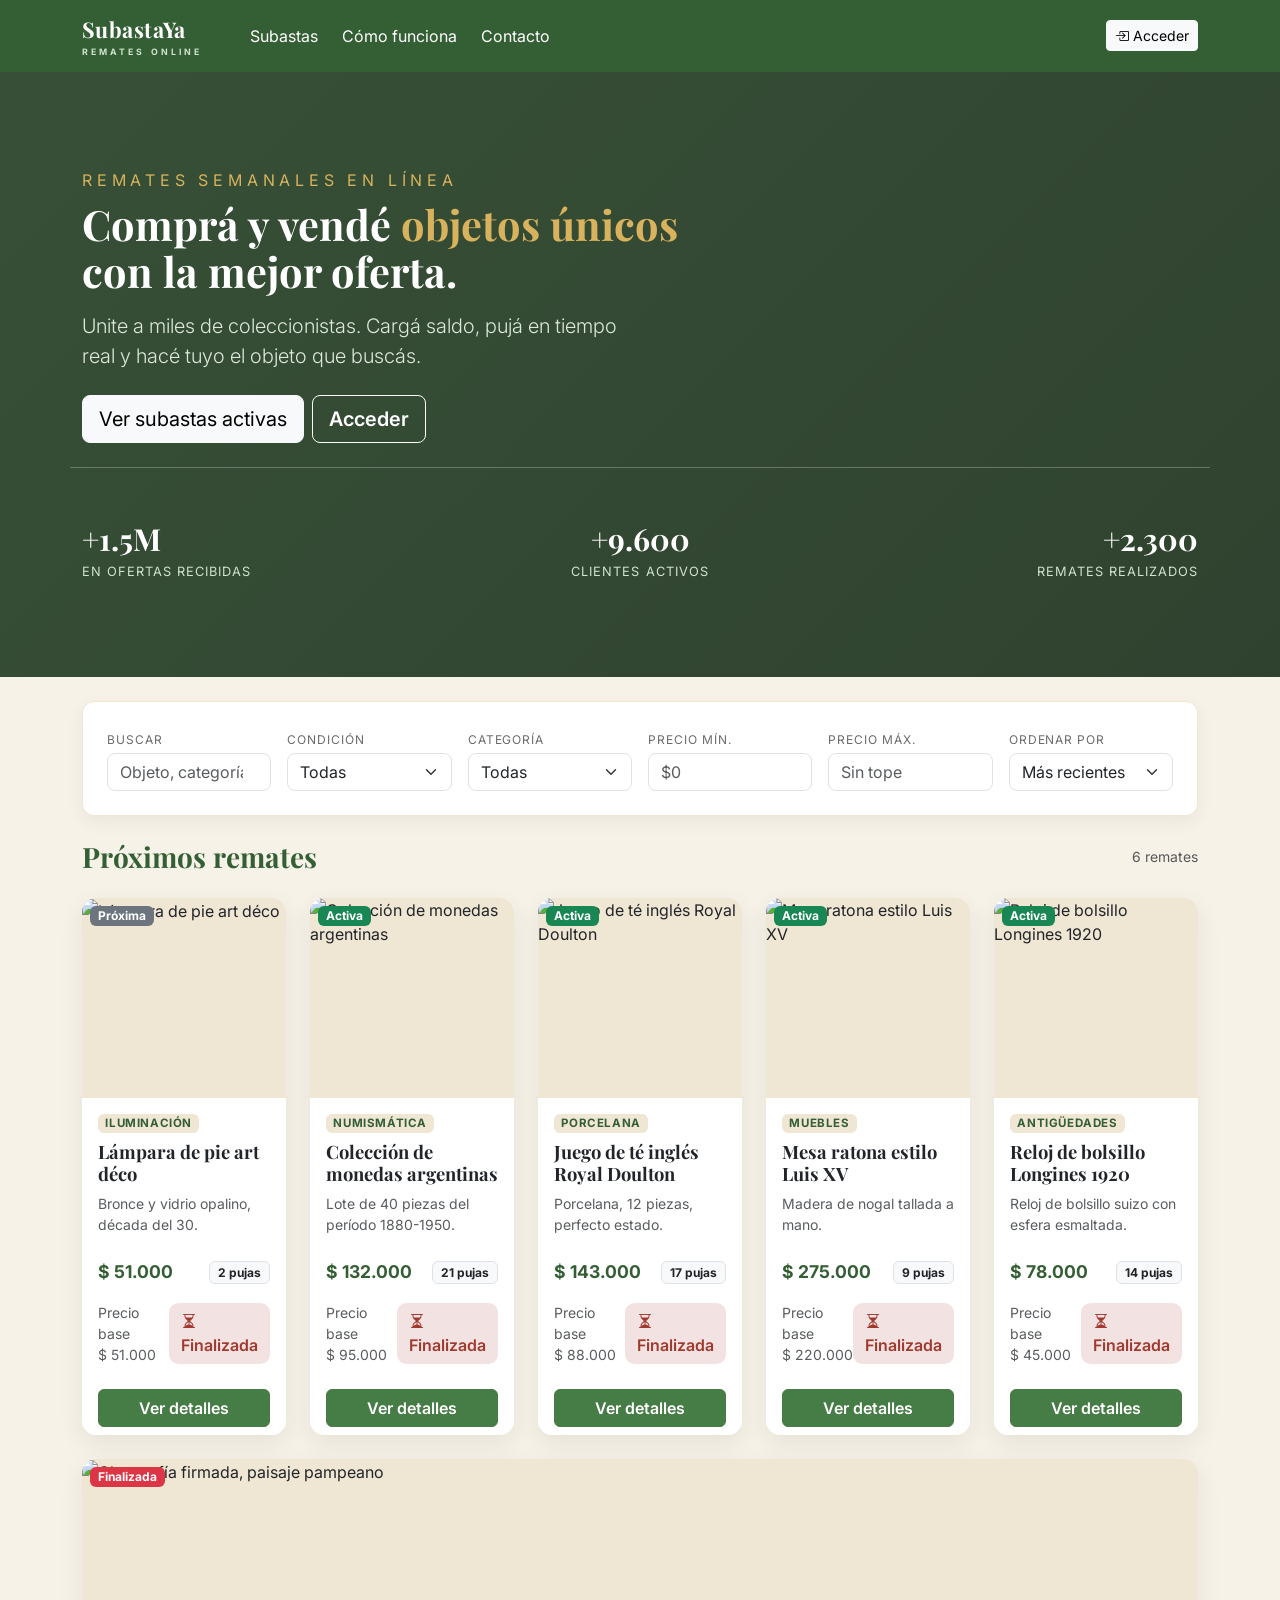
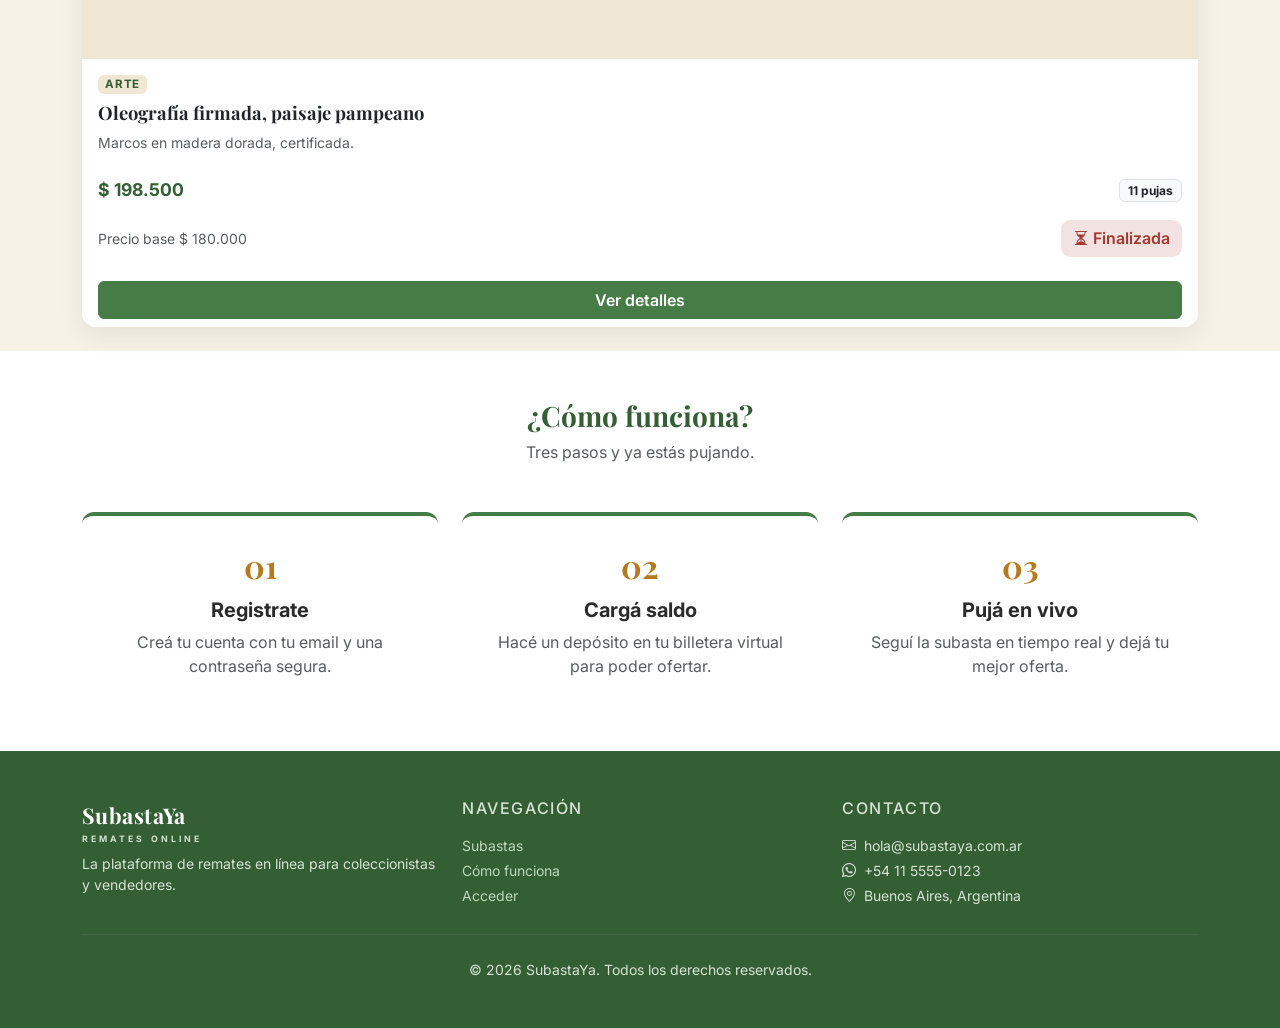
==== Frontend/index.html @ 08e284ed "modificaciones en transaccion y billetera boceto del front" ====
<!DOCTYPE html>
<html lang="es">
<head>
  <meta charset="UTF-8" />
  <meta name="viewport" content="width=device-width, initial-scale=1.0" />
  <title>SubastaYa · Remates Online</title>

  <link rel="preconnect" href="https://fonts.googleapis.com" />
  <link rel="preconnect" href="https://fonts.gstatic.com" crossorigin />
  <link href="https://fonts.googleapis.com/css2?family=Playfair+Display:wght@600;700&family=Inter:wght@400;500;600&display=swap" rel="stylesheet" />
  <link href="https://cdn.jsdelivr.net/npm/bootstrap@5.3.3/dist/css/bootstrap.min.css" rel="stylesheet" />
  <link href="https://cdn.jsdelivr.net/npm/bootstrap-icons@1.11.3/font/bootstrap-icons.min.css" rel="stylesheet" />
  <link href="css/styles.css" rel="stylesheet" />
</head>
<body>

  <!-- Navbar -->
  <nav class="navbar navbar-expand-lg navbar-subasta sticky-top">
    <div class="container">
      <a class="navbar-brand logo-marca" href="index.html">
        SubastaYa
        <small>Remates Online</small>
      </a>
      <button class="navbar-toggler" type="button" data-bs-toggle="collapse" data-bs-target="#navPrincipal" aria-controls="navPrincipal" aria-expanded="false" aria-label="Abrir menú">
        <span class="navbar-toggler-icon"></span>
      </button>
      <div class="collapse navbar-collapse" id="navPrincipal">
        <ul class="navbar-nav me-auto ms-lg-4 gap-lg-2">
          <li class="nav-item"><a class="nav-link" href="#subastas">Subastas</a></li>
          <li class="nav-item"><a class="nav-link" href="#como-funciona">Cómo funciona</a></li>
          <li class="nav-item"><a class="nav-link" href="#contacto">Contacto</a></li>
        </ul>
        <div class="d-flex align-items-center" id="nav-accion"></div>
      </div>
    </div>
  </nav>

  <!-- Hero -->
  <header class="hero">
    <div class="container">
      <div class="row align-items-center">
        <div class="col-lg-8">
          <p class="text-uppercase mb-2" style="letter-spacing: 0.3em; color: #d8b25c;">Remates semanales en línea</p>
          <h1 class="claim">Comprá y vendé
            <span>objetos únicos</span><br />
            con la mejor oferta.</h1>
          <p class="sub-claim lead mt-3">
            Unite a miles de coleccionistas. Cargá saldo, pujá en tiempo real
            y hacé tuyo el objeto que buscás.
          </p>
          <div class="d-flex flex-wrap gap-2 mt-4">
            <a class="btn btn-light btn-lg" href="#subastas">Ver subastas activas</a>
            <a class="btn btn-contorno btn-lg" href="acceder.html">Acceder</a>
          </div>
        </div>
      </div>

      <div class="row hero-stats pt-4 mt-4 g-4">
        <div class="col-md-4 text-center text-md-start">
          <p class="numero mb-0">+1.5M</p>
          <p class="etiqueta mb-0">En ofertas recibidas</p>
        </div>
        <div class="col-md-4 text-center">
          <p class="numero mb-0">+9.600</p>
          <p class="etiqueta mb-0">Clientes activos</p>
        </div>
        <div class="col-md-4 text-center text-md-end">
          <p class="numero mb-0">+2.300</p>
          <p class="etiqueta mb-0">Remates realizados</p>
        </div>
      </div>
    </div>
  </header>

  <!-- Filtros -->
  <section class="container py-4" id="subastas">
    <div class="filtros p-4">
      <div class="row g-3 align-items-end">
        <div class="col-lg-2">
          <label class="form-label" for="f-buscar">Buscar</label>
          <input class="form-control" id="f-buscar" type="search" placeholder="Objeto, categoría..." />
        </div>
        <div class="col-lg-2">
          <label class="form-label" for="f-condicion">Condición</label>
          <select class="form-select" id="f-condicion">
            <option value="">Todas</option>
            <option value="Activa">Activas</option>
            <option value="Proxima">Próximas</option>
            <option value="Finalizada">Finalizadas</option>
          </select>
        </div>
        <div class="col-lg-2">
          <label class="form-label" for="f-categoria">Categoría</label>
          <select class="form-select" id="f-categoria">
            <option value="">Todas</option>
          </select>
        </div>
        <div class="col-lg-2">
          <label class="form-label" for="f-min">Precio mín.</label>
          <input class="form-control" id="f-min" type="number" min="0" placeholder="$0" />
        </div>
        <div class="col-lg-2">
          <label class="form-label" for="f-max">Precio máx.</label>
          <input class="form-control" id="f-max" type="number" min="0" placeholder="Sin tope" />
        </div>
        <div class="col-lg-2">
          <label class="form-label" for="f-orden">Ordenar por</label>
          <select class="form-select" id="f-orden">
            <option value="recientes">Más recientes</option>
            <option value="precio-desc">Mayor oferta</option>
            <option value="precio-asc">Menor oferta</option>
            <option value="final">Próximo a cerrar</option>
          </select>
        </div>
      </div>
    </div>

    <div class="d-flex align-items-center justify-content-between my-4">
      <h2 class="seccion-titulo h3 mb-0">Próximos remates</h2>
      <span class="text-muted small" id="cantidad-resultados"></span>
    </div>
    <div id="grid-subastas" class="row g-4"></div>
    <div id="sin-resultados" class="text-center py-5 d-none">
      <i class="bi bi-search display-4 text-muted"></i>
      <p class="mt-3 fs-5">No encontramos subastas con esos filtros.</p>
    </div>
  </section>

  <!-- Cómo funciona -->
  <section class="bg-white py-5" id="como-funciona">
    <div class="container">
      <h2 class="seccion-titulo h3 text-center mb-2">¿Cómo funciona?</h2>
      <p class="text-center text-muted mb-5">Tres pasos y ya estás pujando.</p>
      <div class="row g-4">
        <div class="col-md-4">
          <div class="paso text-center">
            <p class="numero-paso mb-2">01</p>
            <h5 class="fw-bold">Registrate</h5>
            <p class="text-muted mb-0">Creá tu cuenta con tu email y una contraseña segura.</p>
          </div>
        </div>
        <div class="col-md-4">
          <div class="paso text-center">
            <p class="numero-paso mb-2">02</p>
            <h5 class="fw-bold">Cargá saldo</h5>
            <p class="text-muted mb-0">Hacé un depósito en tu billetera virtual para poder ofertar.</p>
          </div>
        </div>
        <div class="col-md-4">
          <div class="paso text-center">
            <p class="numero-paso mb-2">03</p>
            <h5 class="fw-bold">Pujá en vivo</h5>
            <p class="text-muted mb-0">Seguí la subasta en tiempo real y dejá tu mejor oferta.</p>
          </div>
        </div>
      </div>
    </div>
  </section>

  <!-- Footer -->
  <footer class="footer-subasta py-5" id="contacto">
    <div class="container">
      <div class="row g-4">
        <div class="col-lg-4">
          <p class="logo-marca text-white mb-2">SubastaYa <small>Remates Online</small></p>
          <p class="mb-0 small">La plataforma de remates en línea para coleccionistas y vendedores.</p>
        </div>
        <div class="col-lg-4">
          <h6 class="text-uppercase mb-3" style="letter-spacing: 0.1em;">Navegación</h6>
          <ul class="list-unstyled small mb-0">
            <li class="mb-1"><a href="#subastas">Subastas</a></li>
            <li class="mb-1"><a href="#como-funciona">Cómo funciona</a></li>
            <li class="mb-1"><a href="acceder.html">Acceder</a></li>
          </ul>
        </div>
        <div class="col-lg-4">
          <h6 class="text-uppercase mb-3" style="letter-spacing: 0.1em;">Contacto</h6>
          <ul class="list-unstyled small mb-0">
            <li class="mb-1"><i class="bi bi-envelope me-2"></i>hola@subastaya.com.ar</li>
            <li class="mb-1"><i class="bi bi-whatsapp me-2"></i>+54 11 5555-0123</li>
            <li class="mb-1"><i class="bi bi-geo-alt me-2"></i>Buenos Aires, Argentina</li>
          </ul>
        </div>
      </div>
      <hr class="border-secondary my-4" />
      <p class="text-center small mb-0">© 2026 SubastaYa. Todos los derechos reservados.</p>
    </div>
  </footer>

  <script src="https://cdn.jsdelivr.net/npm/bootstrap@5.3.3/dist/js/bootstrap.bundle.min.js"></script>
  <script src="js/app.js"></script>
</body>
</html>
---- Frontend/css/styles.css ----
/* ===== SubastaYa · estilos (paleta inspirada en Remate Baires) ===== */
:root {
  --verde: #467c45;
  --verde-oscuro: #345e34;
  --crema: #f7f2e7;
  --crema-oscura: #efe6d3;
  --tinta: #2b2b2b;
  --gris: #6b6b6b;
  --acento: #b7791f;
  --blanco: #ffffff;
}

body {
  font-family: "Inter", system-ui, sans-serif;
  color: var(--tinta);
  background-color: var(--crema);
}

.font-serif {
  font-family: "Playfair Display", Georgia, serif;
}

/* ===== Navbar ===== */
.navbar-subasta {
  background-color: var(--verde-oscuro);
}
.navbar-subasta .navbar-brand,
.navbar-subasta .nav-link,
.navbar-subasta .navbar-brand span {
  color: var(--blanco);
}
.logo-marca {
  font-family: "Playfair Display", Georgia, serif;
  font-weight: 700;
  font-size: 1.35rem;
  letter-spacing: 0.02em;
}
.logo-marca small {
  display: block;
  font-size: 0.55rem;
  font-family: "Inter", sans-serif;
  letter-spacing: 0.35em;
  text-transform: uppercase;
  color: #cfe3cd;
}
.navbar-subasta .navbar-toggler {
  border-color: rgba(255, 255, 255, 0.5);
}
.navbar-subasta .navbar-toggler-icon {
  filter: invert(1);
}

/* ===== Hero ===== */
.hero {
  background:
    linear-gradient(rgba(43, 43, 43, 0.55), rgba(43, 43, 43, 0.55)),
    linear-gradient(135deg, var(--verde) 0%, var(--verde-oscuro) 100%);
  color: var(--blanco);
  padding: 6rem 0;
}
.hero .claim {
  font-family: "Playfair Display", Georgia, serif;
  font-size: 2.6rem;
  font-weight: 700;
  line-height: 1.15;
}
.hero .claim span {
  color: #d8b25c;
}
.hero .sub-claim {
  color: #dde8da;
  max-width: 34rem;
}
.hero-stats {
  border-top: 1px solid rgba(255, 255, 255, 0.25);
}
.hero-stats .numero {
  font-family: "Playfair Display", Georgia, serif;
  font-size: 1.9rem;
  font-weight: 700;
  color: #ffffff;
}
.hero-stats .etiqueta {
  font-size: 0.8rem;
  letter-spacing: 0.08em;
  text-transform: uppercase;
  color: #cfe3cd;
}

/* ===== Secciones ===== */
.seccion-titulo {
  font-family: "Playfair Display", Georgia, serif;
  font-weight: 700;
  color: var(--verde-oscuro);
}

/* ===== Filtros ===== */
.filtros {
  background-color: var(--blanco);
  border: 1px solid var(--crema-oscura);
  border-radius: 0.75rem;
  box-shadow: 0 6px 18px rgba(43, 43, 43, 0.06);
}
.filtros .form-label {
  font-size: 0.75rem;
  text-transform: uppercase;
  letter-spacing: 0.08em;
  color: var(--gris);
  margin-bottom: 0.25rem;
}
.filtros .form-select,
.filtros .form-control {
  border-radius: 0.5rem;
}

/* ===== Cards de subasta ===== */
.card-subasta {
  background-color: var(--blanco);
  border: none;
  border-radius: 0.9rem;
  overflow: hidden;
  box-shadow: 0 8px 24px rgba(43, 43, 43, 0.08);
  transition: transform 0.2s ease, box-shadow 0.2s ease;
}
.card-subasta:hover {
  transform: translateY(-4px);
  box-shadow: 0 14px 32px rgba(43, 43, 43, 0.14);
}
.card-subasta .img-wrap {
  height: 200px;
  overflow: hidden;
  background-color: var(--crema-oscura);
}
.card-subasta .img-wrap img {
  width: 100%;
  height: 100%;
  object-fit: cover;
}
.badge-categoria {
  background-color: var(--crema-oscura);
  color: var(--verde-oscuro);
  font-size: 0.72rem;
  text-transform: uppercase;
  letter-spacing: 0.05em;
}
.badge-estado {
  font-size: 0.72rem;
  text-transform: uppercase;
  letter-spacing: 0.05em;
}
.titulo-subasta {
  font-family: "Playfair Display", Georgia, serif;
  font-weight: 700;
  font-size: 1.15rem;
}
.oferta-actual {
  color: var(--verde-oscuro);
  font-weight: 700;
  font-size: 1.1rem;
}
.contador {
  background-color: var(--crema);
  border-radius: 0.6rem;
  padding: 0.4rem 0.75rem;
  font-weight: 600;
  font-variant-numeric: tabular-nums;
}
.contador.finalizada {
  background-color: #f3e2e2;
  color: #a03a2e;
}

/* ===== Cómo funciona ===== */
.paso {
  background-color: var(--blanco);
  border-top: 4px solid var(--verde);
  border-radius: 0.75rem;
  padding: 1.6rem;
  height: 100%;
}
.paso .numero-paso {
  font-family: "Playfair Display", Georgia, serif;
  color: var(--acento);
  font-size: 2rem;
  font-weight: 700;
}

/* ===== Footer ===== */
.footer-subasta {
  background-color: var(--verde-oscuro);
  color: #d7e3d4;
}
.footer-subasta a {
  color: #bcd8b9;
  text-decoration: none;
}
.footer-subasta a:hover {
  color: #ffffff;
}

/* ===== Login ===== */
.body-login {
  background:
    linear-gradient(rgba(43, 43, 43, 0.5), rgba(43, 43, 43, 0.5)),
    linear-gradient(135deg, var(--verde) 0%, var(--verde-oscuro) 100%);
  min-height: 100vh;
}
.panel-login {
  background-color: var(--blanco);
  border-radius: 1rem;
  box-shadow: 0 20px 50px rgba(0, 0, 0, 0.35);
}
.panel-login .form-control {
  border-radius: 0.5rem;
}
.panel-login .btn-primary {
  background-color: var(--verde);
  border-color: var(--verde);
  border-radius: 0.5rem;
  font-weight: 600;
}
.panel-login .btn-primary:hover {
  background-color: var(--verde-oscuro);
  border-color: var(--verde-oscuro);
}

/* ===== Botones ===== */
.btn-verde {
  background-color: var(--verde);
  border-color: var(--verde);
  color: var(--blanco);
  font-weight: 600;
}
.btn-verde:hover {
  background-color: var(--verde-oscuro);
  border-color: var(--verde-oscuro);
  color: var(--blanco);
}
.btn-contorno {
  border: 1.5px solid var(--blanco);
  color: var(--blanco);
  font-weight: 600;
}
.btn-contorno:hover {
  background-color: var(--blanco);
  color: var(--verde-oscuro);
}

.skeleton-card {
  border-radius: 0.9rem;
}
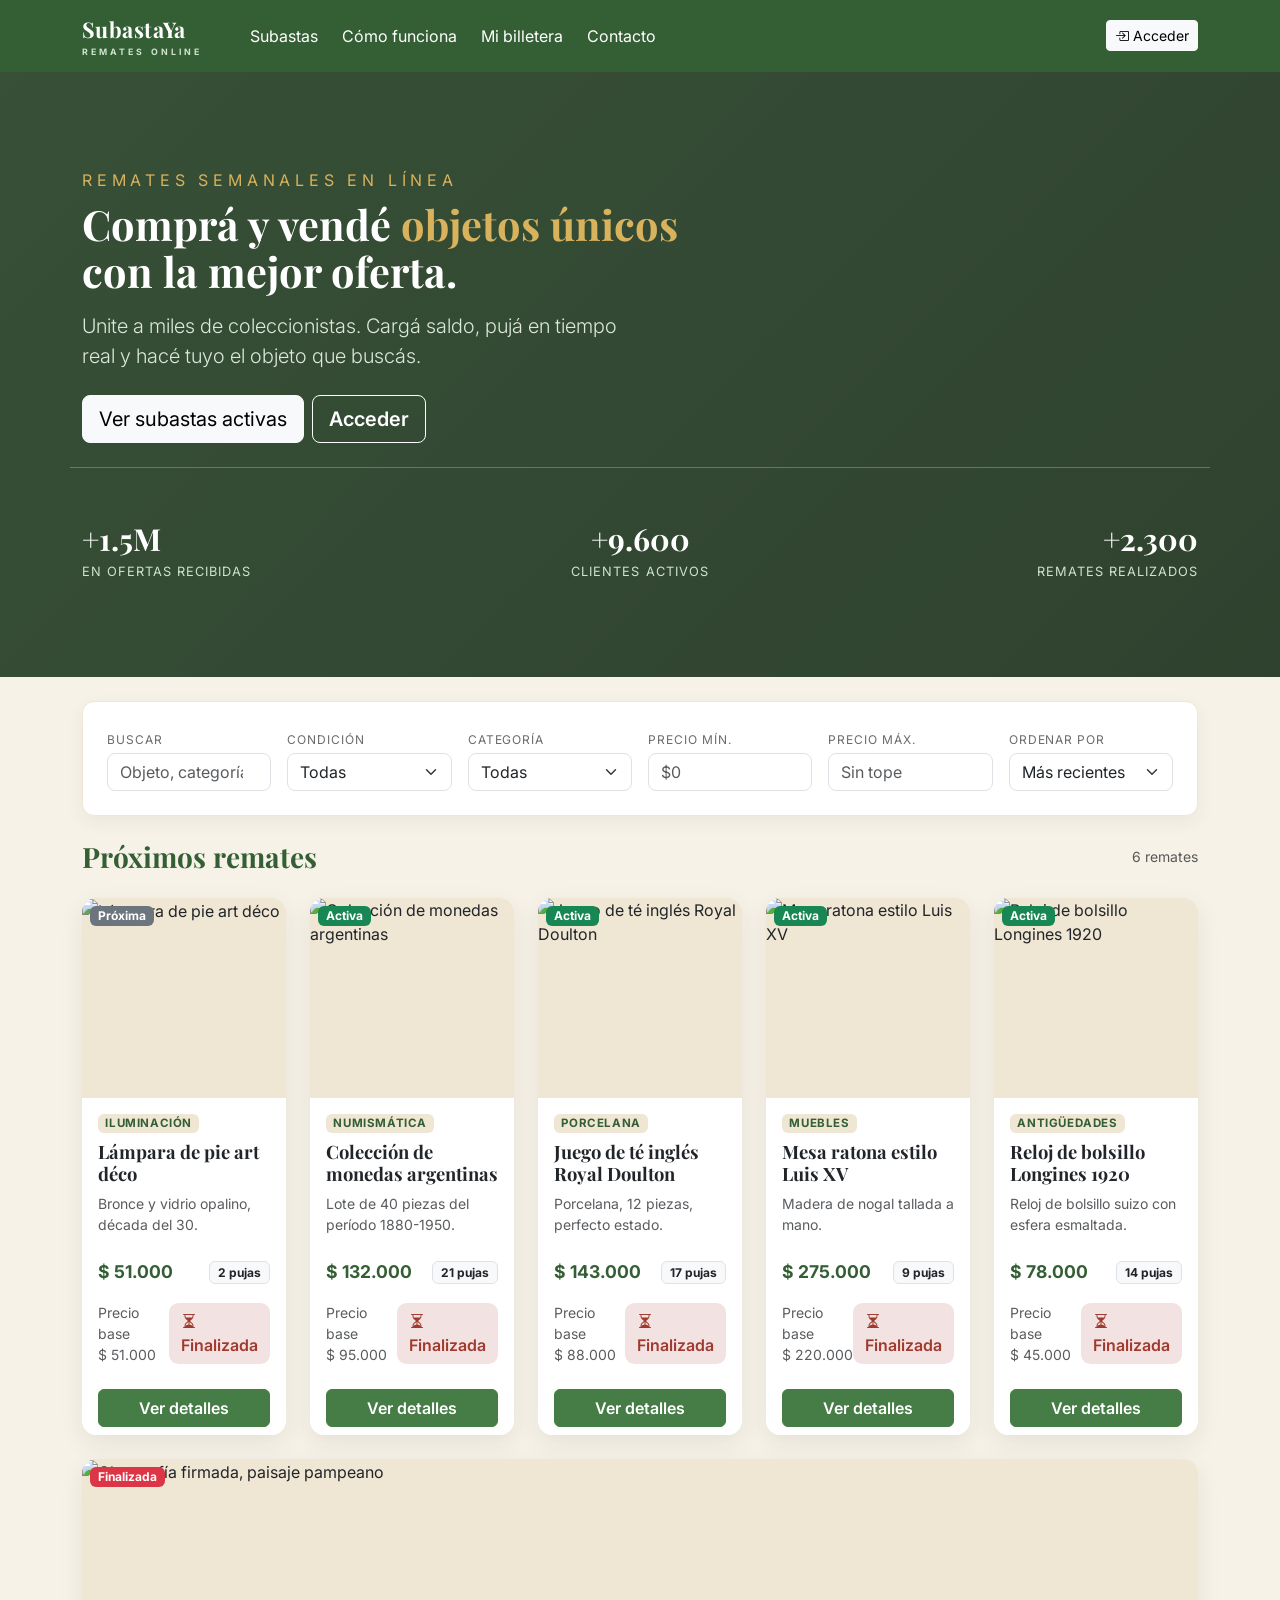
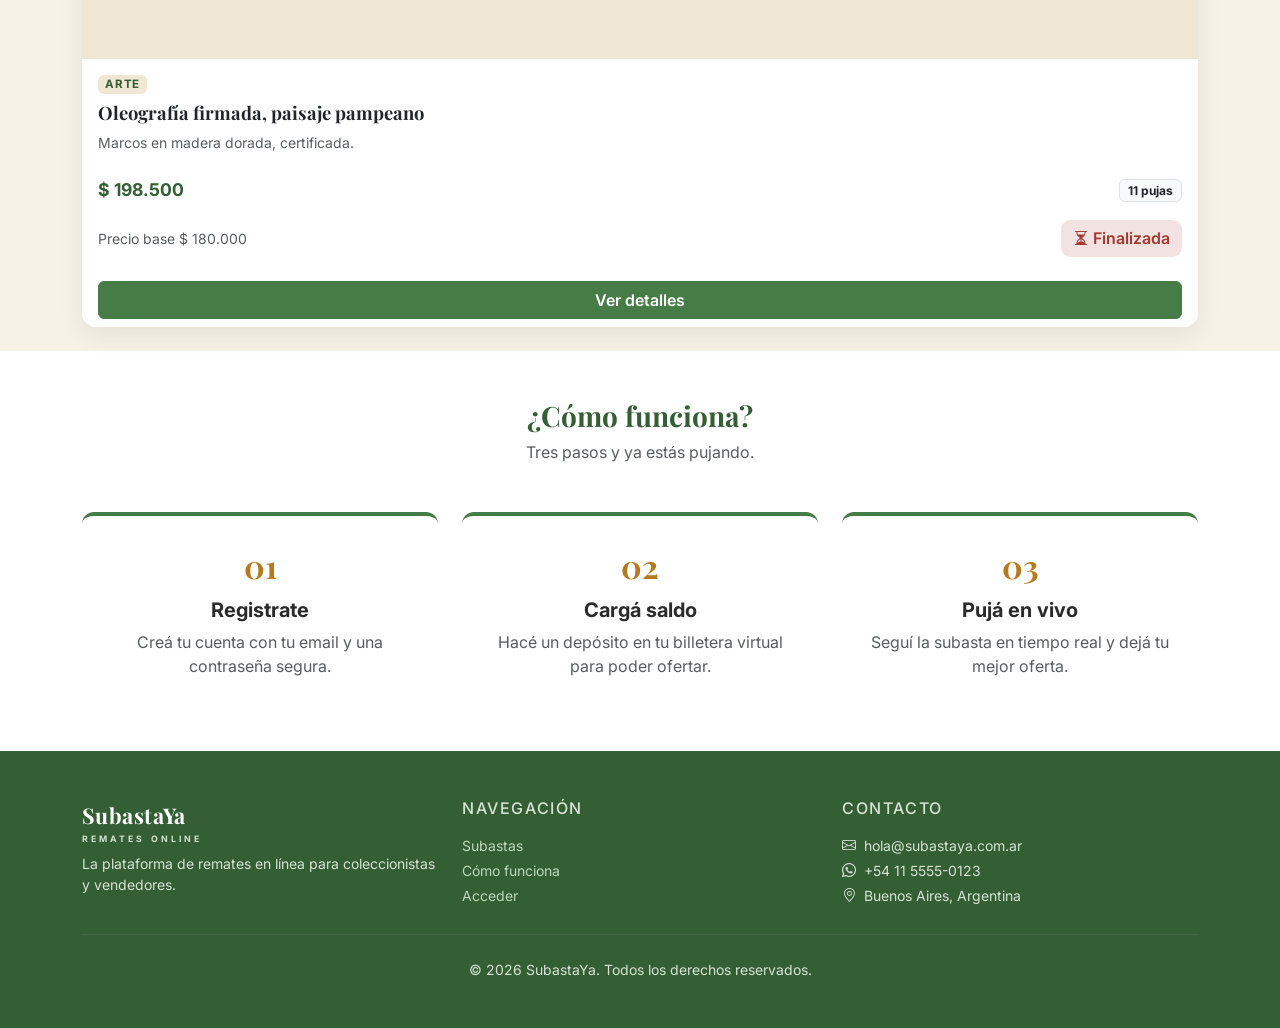
==== commit 97376644: "pruebas de las api y conexion base de datos" ====
--- a/Frontend/index.html
+++ b/Frontend/index.html
@@ -28,6 +28,7 @@
         <ul class="navbar-nav me-auto ms-lg-4 gap-lg-2">
           <li class="nav-item"><a class="nav-link" href="#subastas">Subastas</a></li>
           <li class="nav-item"><a class="nav-link" href="#como-funciona">Cómo funciona</a></li>
+          <li class="nav-item"><a class="nav-link" href="billetera.html">Mi billetera</a></li>
           <li class="nav-item"><a class="nav-link" href="#contacto">Contacto</a></li>
         </ul>
         <div class="d-flex align-items-center" id="nav-accion"></div>
--- a/Frontend/css/styles.css
+++ b/Frontend/css/styles.css
@@ -248,4 +248,59 @@
 
 .skeleton-card {
   border-radius: 0.9rem;
+}
+
+/* ===== Billetera ===== */
+.titulo-seccion {
+  font-family: "Playfair Display", Georgia, serif;
+  font-weight: 700;
+}
+
+.card-saldo {
+  border: 0;
+  border-radius: 0.9rem;
+  overflow: hidden;
+  box-shadow: 0 0.25rem 1rem rgba(43, 43, 43, 0.06);
+}
+.card-saldo::before {
+  content: "";
+  display: block;
+  height: 0.4rem;
+}
+.card-saldo-disponible::before {
+  background-color: var(--verde);
+}
+.card-saldo-congelado::before {
+  background-color: var(--acento);
+}
+.card-saldo-total::before {
+  background-color: var(--tinta);
+}
+.saldo-label {
+  text-transform: uppercase;
+  letter-spacing: 0.08em;
+  font-size: 0.75rem;
+  color: var(--gris);
+  margin-bottom: 0.4rem;
+}
+.saldo-valor {
+  font-family: "Playfair Display", Georgia, serif;
+  font-size: 1.9rem;
+  font-weight: 700;
+  color: var(--tinta);
+  margin-bottom: 0.5rem;
+}
+.saldo-nota {
+  font-size: 0.8rem;
+  color: var(--gris);
+}
+
+.panel-billetera {
+  border: 0;
+  border-radius: 0.9rem;
+  box-shadow: 0 0.25rem 1rem rgba(43, 43, 43, 0.06);
+}
+.titulo-panel {
+  color: var(--verde-oscuro);
+  font-weight: 600;
 }
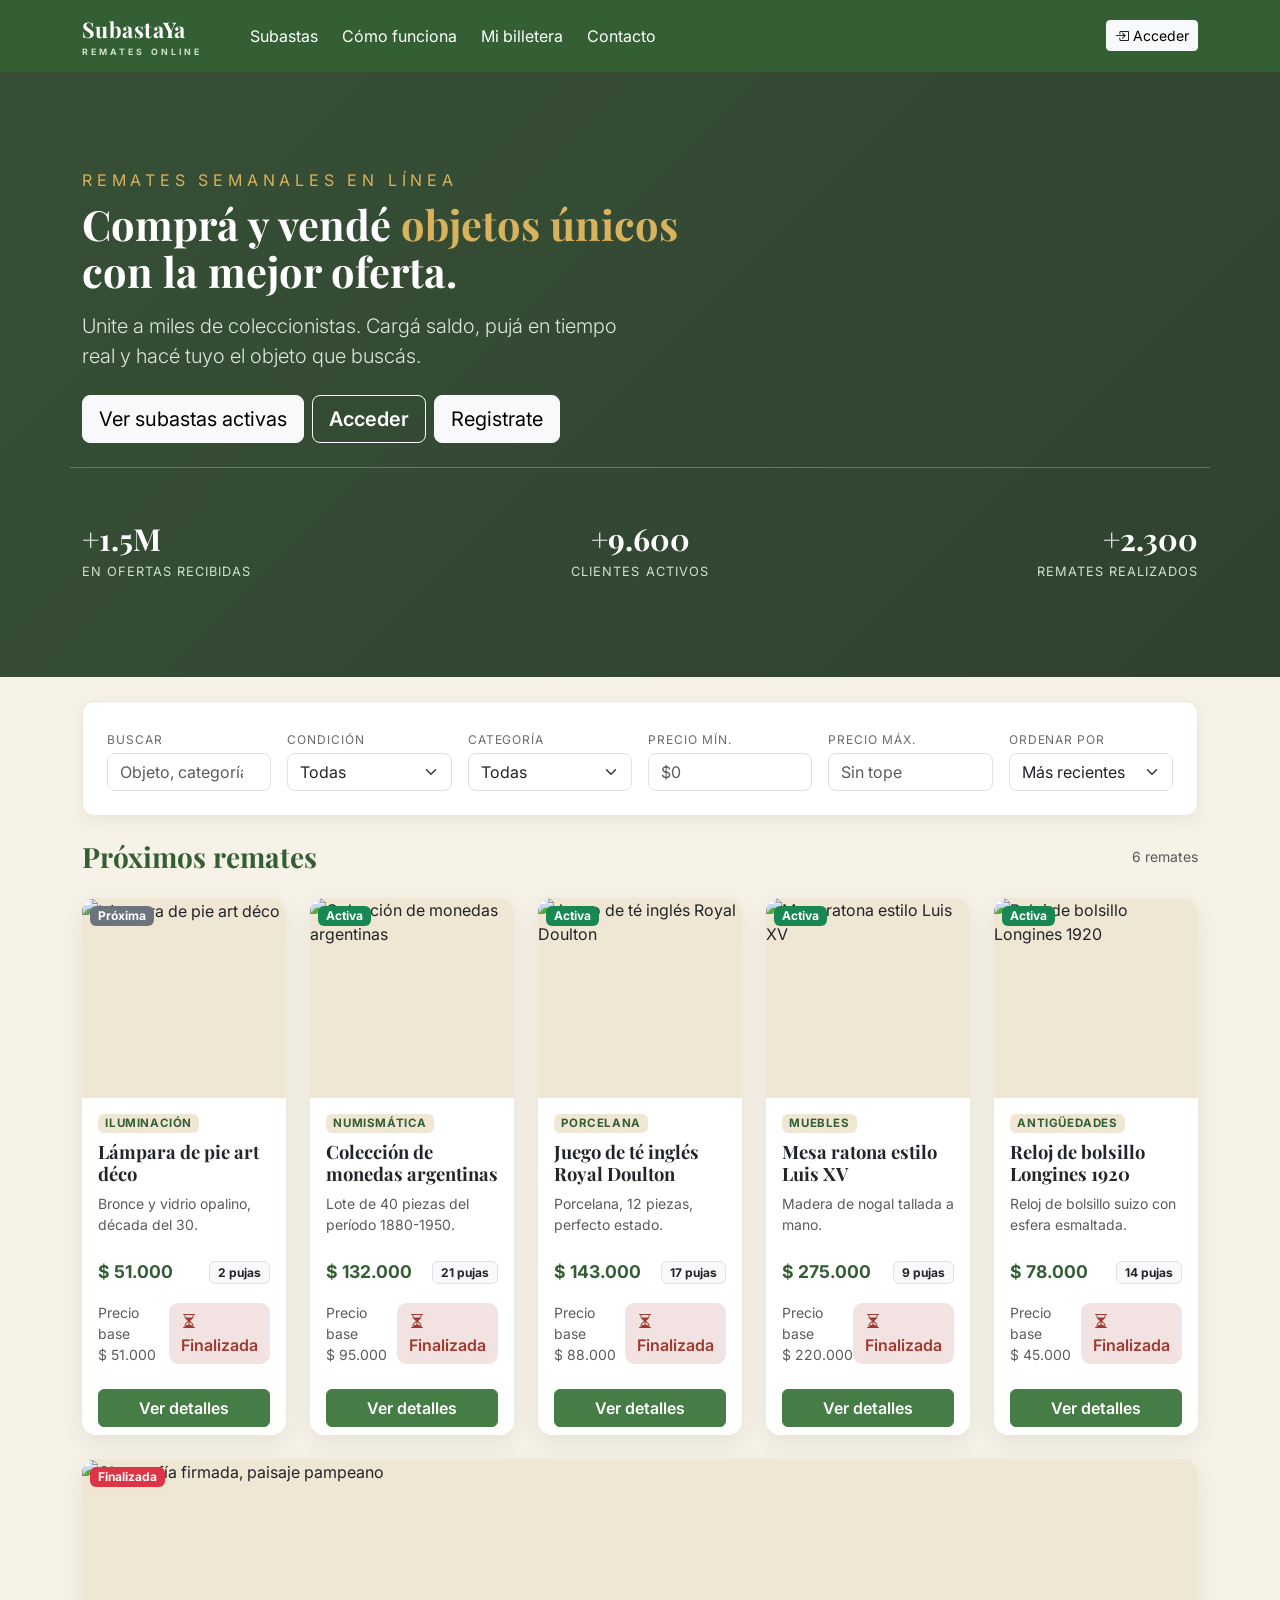
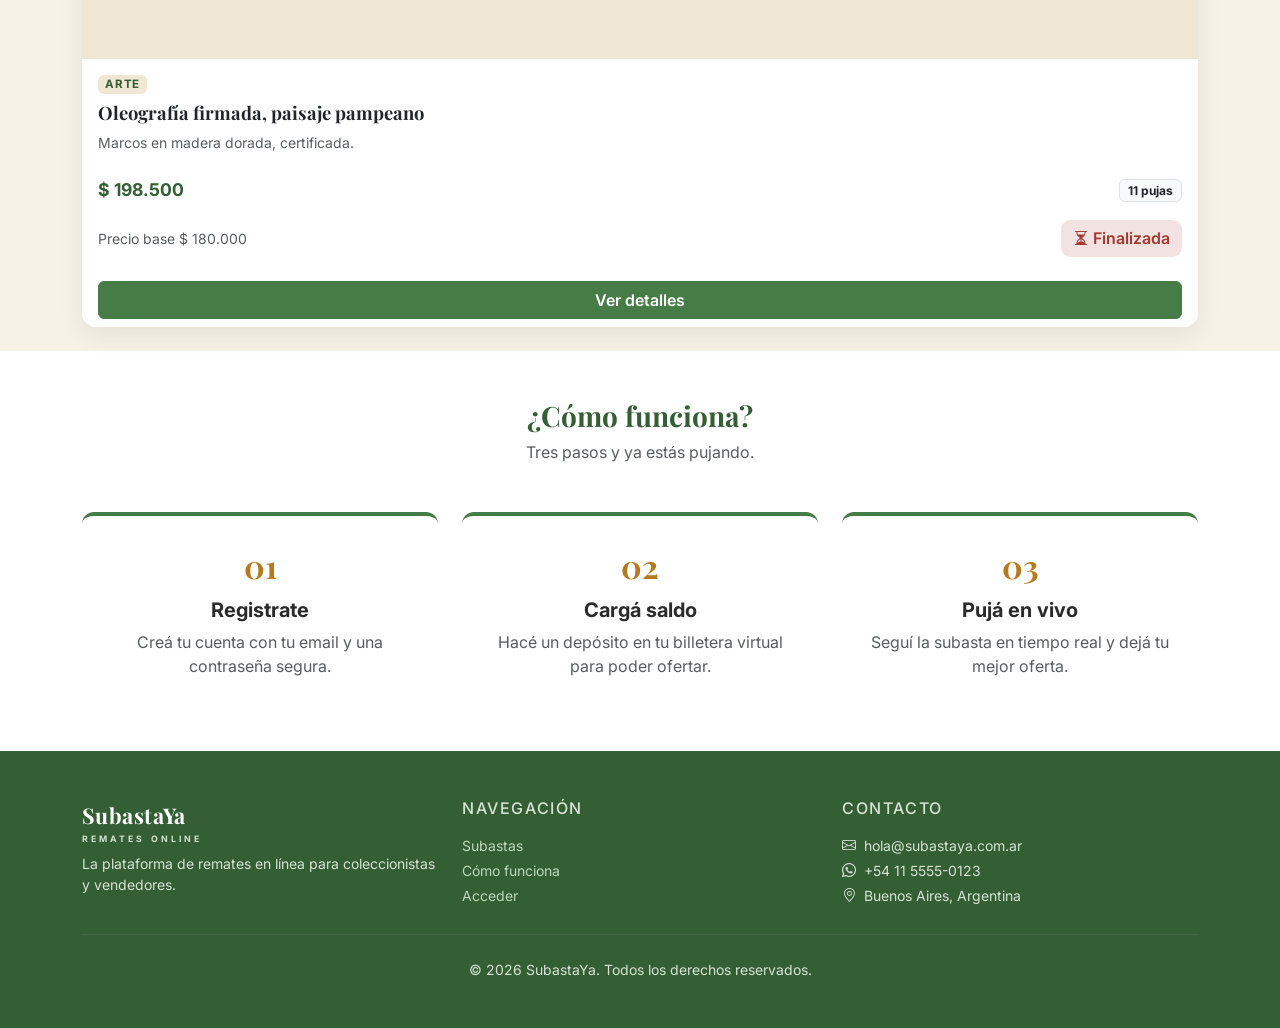
==== commit c9ca5b07: "mejoras de wallets" ====
--- a/Frontend/index.html
+++ b/Frontend/index.html
@@ -52,6 +52,7 @@
           <div class="d-flex flex-wrap gap-2 mt-4">
             <a class="btn btn-light btn-lg" href="#subastas">Ver subastas activas</a>
             <a class="btn btn-contorno btn-lg" href="acceder.html">Acceder</a>
+            <a class="btn btn-light btn-lg" href="registrarse.html">Registrate</a>
           </div>
         </div>
       </div>
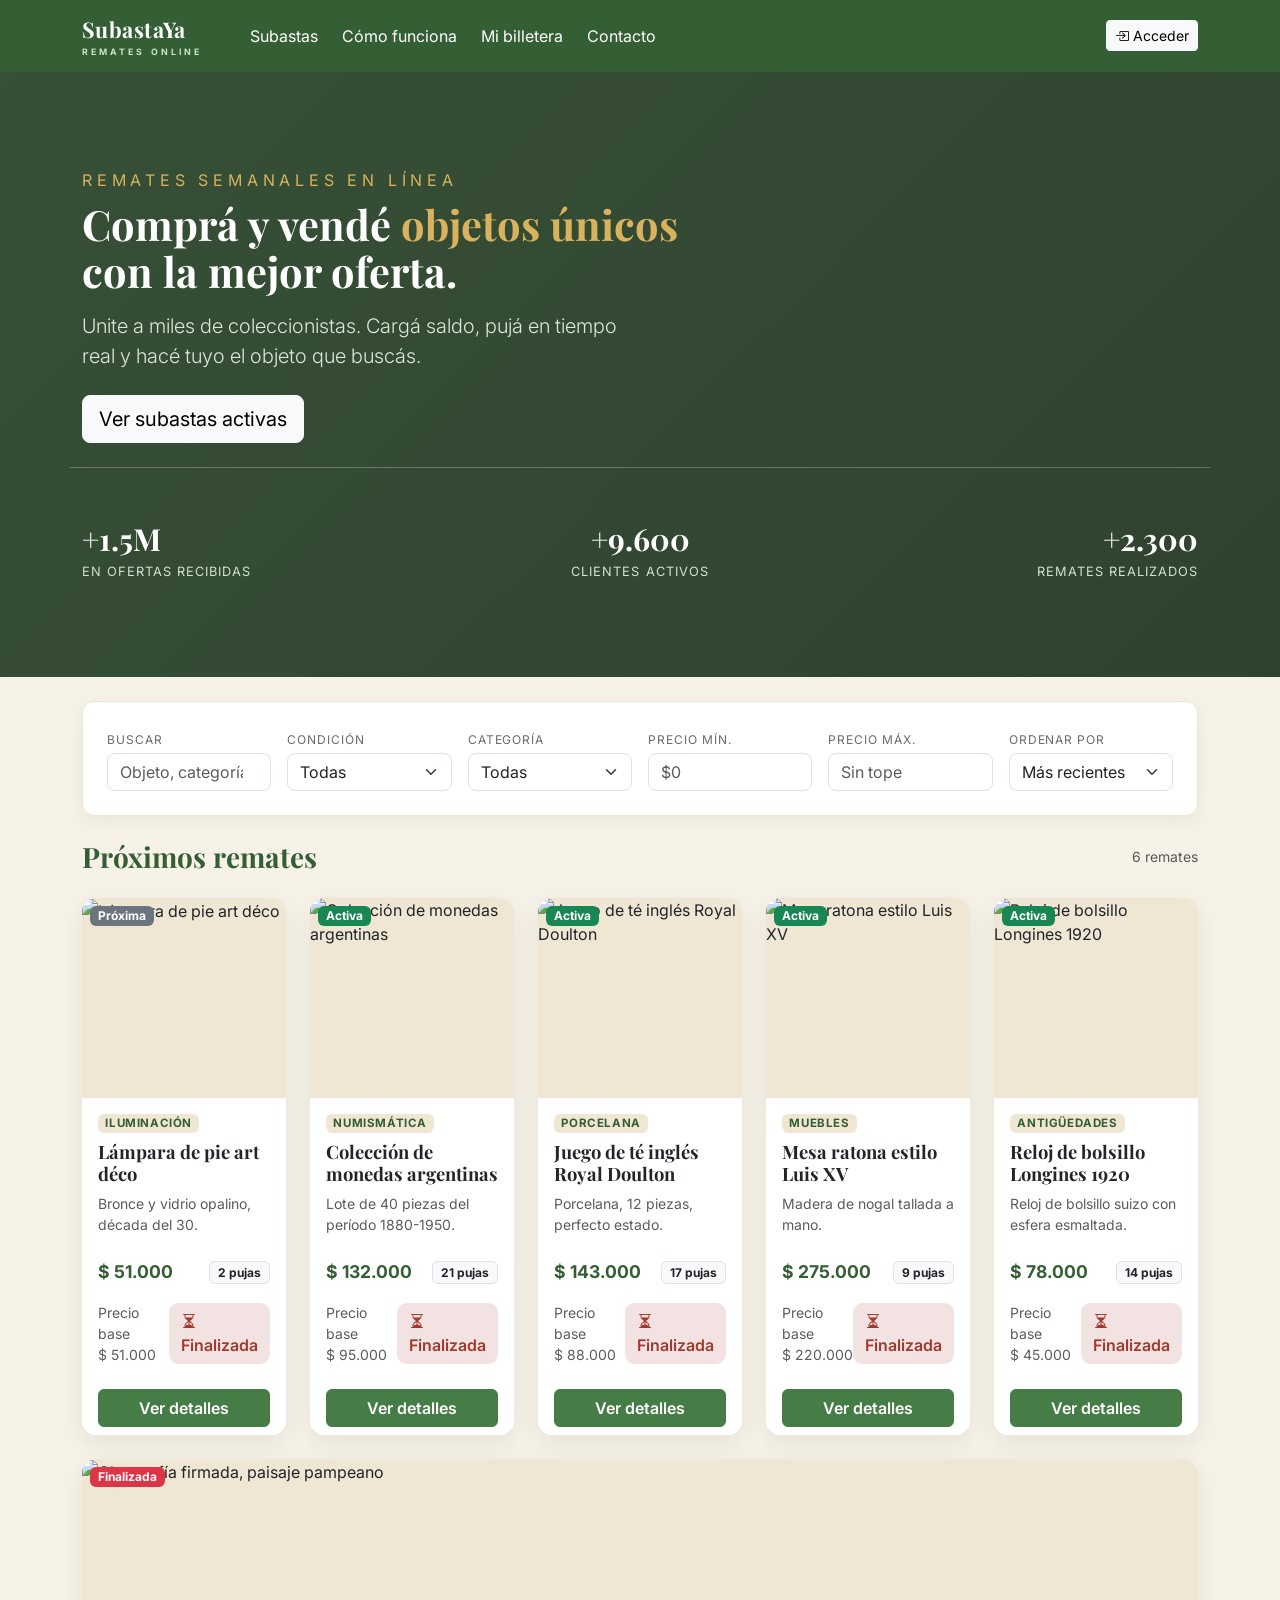
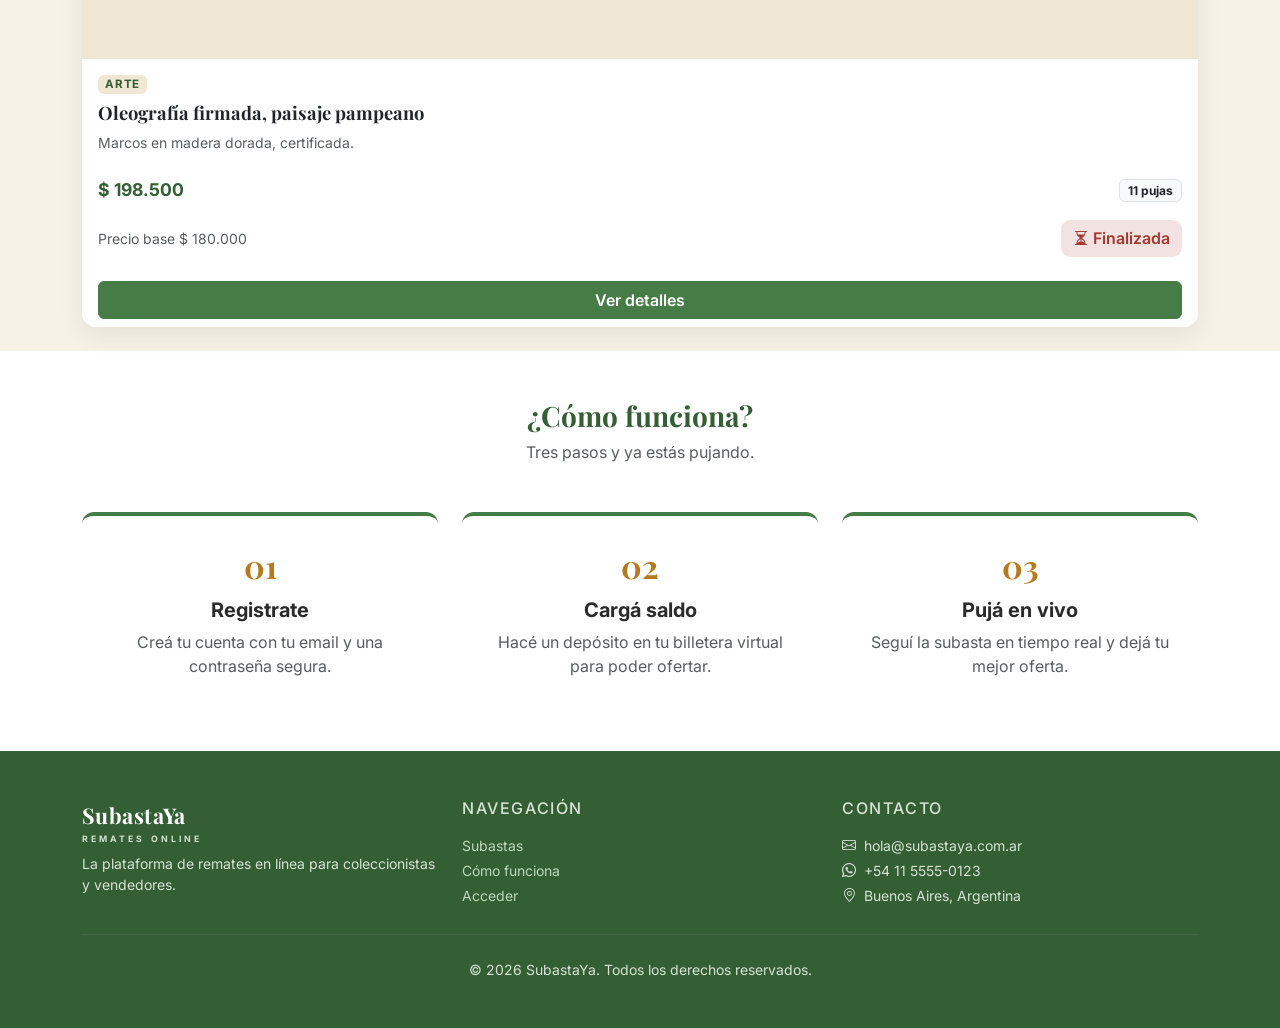
==== commit 7e8b69ab: "Update index.html" ====
--- a/Frontend/index.html
+++ b/Frontend/index.html
@@ -51,8 +51,7 @@
           </p>
           <div class="d-flex flex-wrap gap-2 mt-4">
             <a class="btn btn-light btn-lg" href="#subastas">Ver subastas activas</a>
-            <a class="btn btn-contorno btn-lg" href="acceder.html">Acceder</a>
-            <a class="btn btn-light btn-lg" href="registrarse.html">Registrate</a>
+           
           </div>
         </div>
       </div>
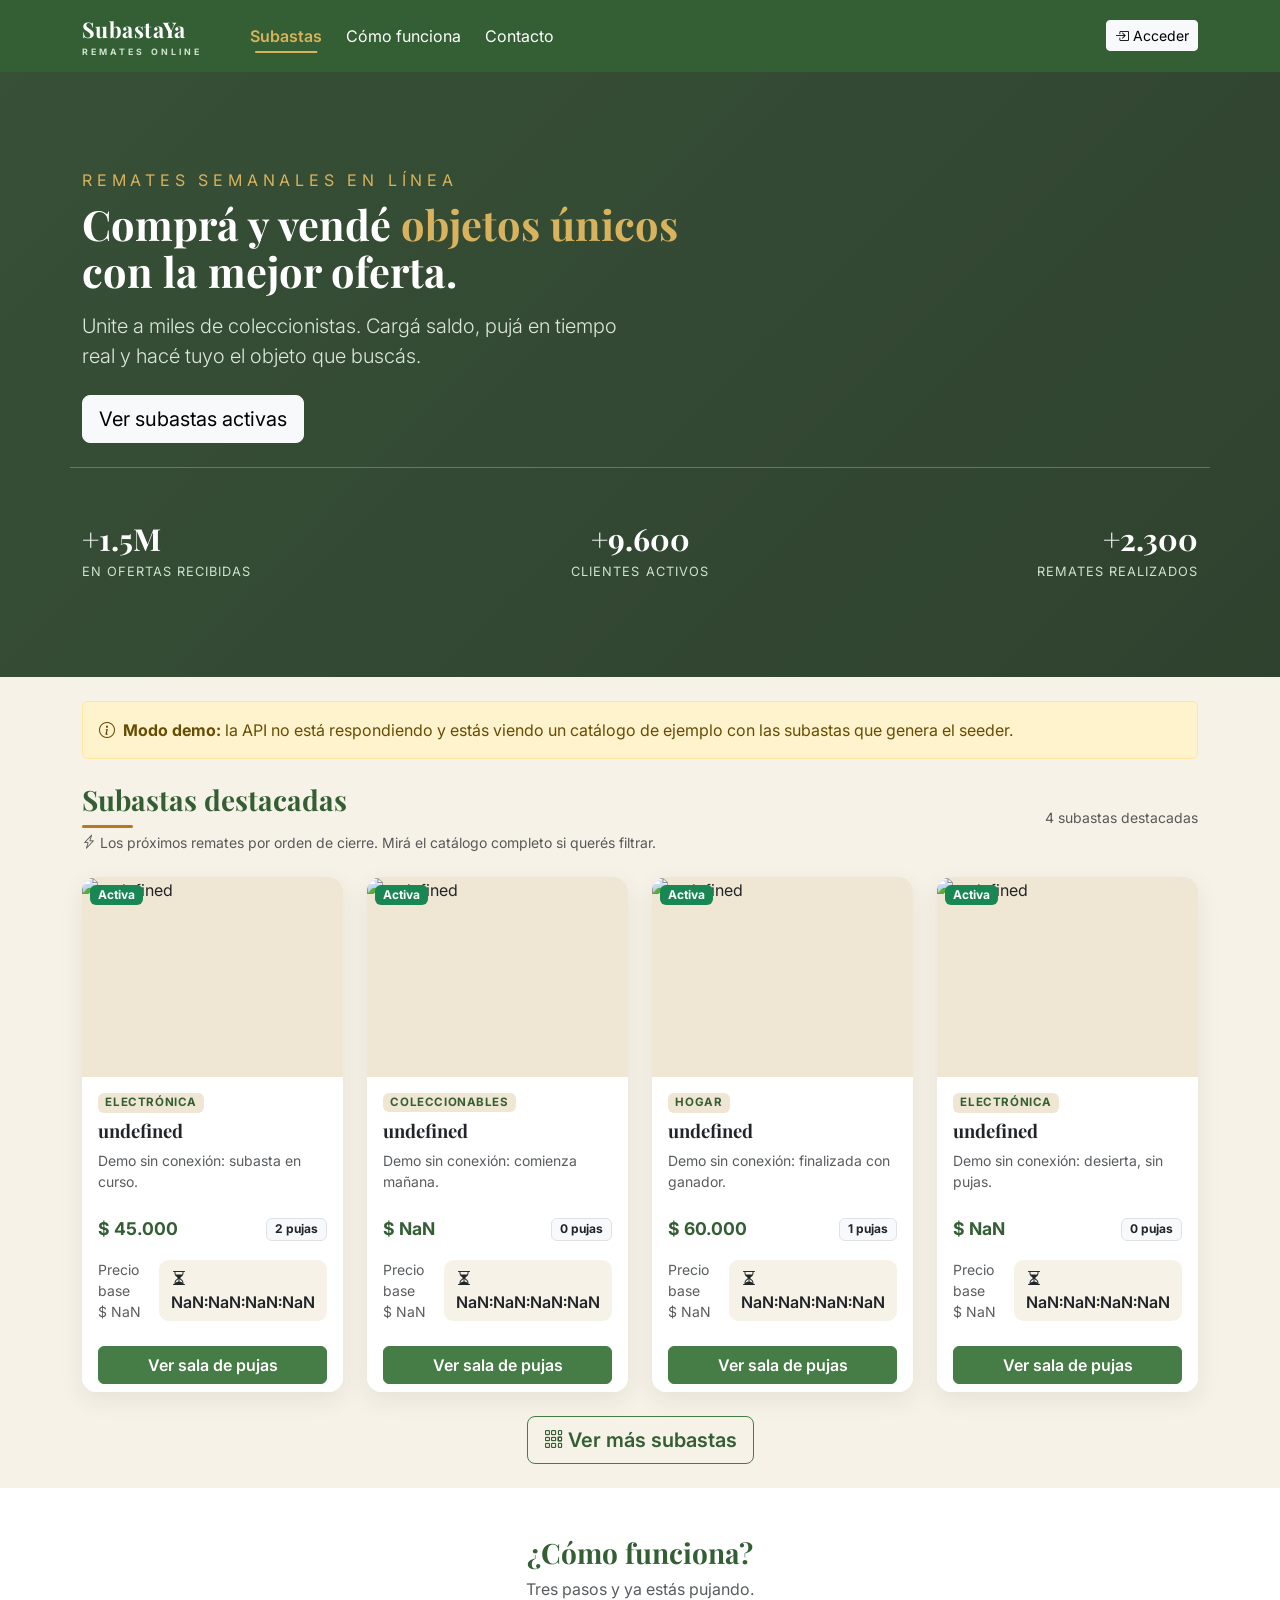
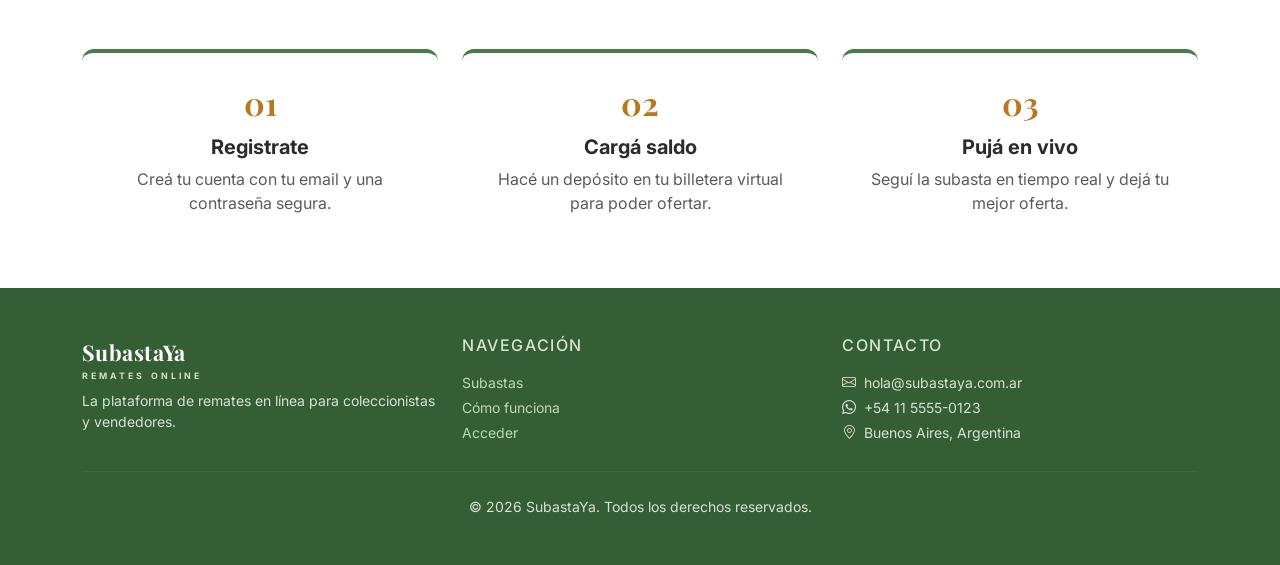
==== commit b41e5023: "estados, escrow, liquidación, anti-sniping y live bidding (P1-P3)" - Máquina de estados PROXIMA->ACT" ====
--- a/Frontend/index.html
+++ b/Frontend/index.html
@@ -26,9 +26,11 @@
       </button>
       <div class="collapse navbar-collapse" id="navPrincipal">
         <ul class="navbar-nav me-auto ms-lg-4 gap-lg-2">
-          <li class="nav-item"><a class="nav-link" href="#subastas">Subastas</a></li>
+          <li class="nav-item"><a class="nav-link active" aria-current="page" href="#subastas">Subastas</a></li>
           <li class="nav-item"><a class="nav-link" href="#como-funciona">Cómo funciona</a></li>
-          <li class="nav-item"><a class="nav-link" href="billetera.html">Mi billetera</a></li>
+          <li class="nav-item" data-solo-login><a class="nav-link" href="crear-subasta.html"><i class="bi bi-plus-circle me-1"></i>Crear subasta</a></li>
+          <li class="nav-item" data-solo-login><a class="nav-link" href="mis-actividades.html"><i class="bi bi-list-check me-1"></i>Mis actividades</a></li>
+          <li class="nav-item" data-solo-login><a class="nav-link" href="billetera.html"><i class="bi bi-wallet2 me-1"></i>Mi billetera</a></li>
           <li class="nav-item"><a class="nav-link" href="#contacto">Contacto</a></li>
         </ul>
         <div class="d-flex align-items-center" id="nav-accion"></div>
@@ -73,57 +75,29 @@
     </div>
   </header>
 
-  <!-- Filtros -->
+  <!-- Subastas destacadas -->
   <section class="container py-4" id="subastas">
-    <div class="filtros p-4">
-      <div class="row g-3 align-items-end">
-        <div class="col-lg-2">
-          <label class="form-label" for="f-buscar">Buscar</label>
-          <input class="form-control" id="f-buscar" type="search" placeholder="Objeto, categoría..." />
-        </div>
-        <div class="col-lg-2">
-          <label class="form-label" for="f-condicion">Condición</label>
-          <select class="form-select" id="f-condicion">
-            <option value="">Todas</option>
-            <option value="Activa">Activas</option>
-            <option value="Proxima">Próximas</option>
-            <option value="Finalizada">Finalizadas</option>
-          </select>
-        </div>
-        <div class="col-lg-2">
-          <label class="form-label" for="f-categoria">Categoría</label>
-          <select class="form-select" id="f-categoria">
-            <option value="">Todas</option>
-          </select>
-        </div>
-        <div class="col-lg-2">
-          <label class="form-label" for="f-min">Precio mín.</label>
-          <input class="form-control" id="f-min" type="number" min="0" placeholder="$0" />
-        </div>
-        <div class="col-lg-2">
-          <label class="form-label" for="f-max">Precio máx.</label>
-          <input class="form-control" id="f-max" type="number" min="0" placeholder="Sin tope" />
-        </div>
-        <div class="col-lg-2">
-          <label class="form-label" for="f-orden">Ordenar por</label>
-          <select class="form-select" id="f-orden">
-            <option value="recientes">Más recientes</option>
-            <option value="precio-desc">Mayor oferta</option>
-            <option value="precio-asc">Menor oferta</option>
-            <option value="final">Próximo a cerrar</option>
-          </select>
-        </div>
-      </div>
+    <div id="aviso-demo" class="alert alert-warning d-none" role="alert">
+      <i class="bi bi-info-circle me-1"></i>
+      <strong>Modo demo:</strong> la API no está respondiendo y estás viendo un catálogo de ejemplo con las subastas que genera el seeder.
     </div>
 
     <div class="d-flex align-items-center justify-content-between my-4">
-      <h2 class="seccion-titulo h3 mb-0">Próximos remates</h2>
+      <div>
+        <h2 class="seccion-titulo h3 mb-0">Subastas destacadas</h2>
+        <p class="text-muted small mb-0 mt-1"><i class="bi bi-lightning-charge me-1"></i>Los próximos remates por orden de cierre. Mirá el catálogo completo si querés filtrar.</p>
+      </div>
       <span class="text-muted small" id="cantidad-resultados"></span>
     </div>
     <div id="grid-subastas" class="row g-4"></div>
+    <div class="text-center mt-4">
+      <a class="btn btn-contorno-verde btn-lg" href="subastas.html">
+        <i class="bi bi-grid-3x3-gap me-1"></i>Ver más subastas
+      </a>
+    </div>
     <div id="sin-resultados" class="text-center py-5 d-none">
       <i class="bi bi-search display-4 text-muted"></i>
-      <p class="mt-3 fs-5">No encontramos subastas con esos filtros.</p>
+      <p class="mt-3 fs-5">No hay subastas activas por el momento.</p>
     </div>
   </section>
 
--- a/Frontend/css/styles.css
+++ b/Frontend/css/styles.css
@@ -49,6 +49,62 @@
 .navbar-subasta .navbar-toggler-icon {
   filter: invert(1);
 }
+.navbar-subasta .nav-link {
+  position: relative;
+  transition: color 0.15s ease;
+}
+.navbar-subasta .nav-link::after {
+  content: "";
+  position: absolute;
+  left: 50%;
+  bottom: 0.15rem;
+  width: 0;
+  height: 2px;
+  background: #d8b25c;
+  transform: translateX(-50%);
+  transition: width 0.2s ease;
+}
+.navbar-subasta .nav-link:hover::after,
+.navbar-subasta .nav-link.active::after {
+  width: 70%;
+}
+.navbar-subasta .nav-link:hover {
+  color: #d8b25c;
+}
+.navbar-subasta .nav-link.active {
+  color: #d8b25c;
+  font-weight: 600;
+}
+.chip-usuario {
+  display: inline-flex;
+  align-items: center;
+  gap: 0.35rem;
+  padding: 0.35rem 0.9rem;
+  border-radius: 2rem;
+  background: rgba(255, 255, 255, 0.12);
+  border: 1px solid rgba(255, 255, 255, 0.25);
+  color: var(--blanco);
+  font-size: 0.9rem;
+  font-weight: 500;
+  white-space: nowrap;
+}
+
+/* ===== Barra de conexión (acceder) ===== */
+.barra-conexion {
+  height: 4px;
+  border-radius: 2px;
+  background-color: transparent;
+  transition: background-color 0.3s ease;
+}
+.barra-conexion-checking {
+  background-color: #adb5bd;
+}
+.barra-conexion-ok {
+  background-color: #198754;
+}
+.barra-conexion-error {
+  background-color: #dc3545;
+}
 
 /* ===== Hero ===== */
 .hero {
@@ -92,6 +148,15 @@
   font-family: "Playfair Display", Georgia, serif;
   font-weight: 700;
   color: var(--verde-oscuro);
+}
+#subastas .seccion-titulo::after {
+  content: "";
+  display: block;
+  width: 3.2rem;
+  height: 3px;
+  margin-top: 0.5rem;
+  border-radius: 2px;
+  background: var(--acento);
 }
 
 /* ===== Filtros ===== */
@@ -114,6 +179,17 @@
 }
 
 /* ===== Cards de subasta ===== */
+@keyframes subasta-entra {
+  from {
+    opacity: 0;
+    transform: translateY(18px);
+  }
+  to {
+    opacity: 1;
+    transform: translateY(0);
+  }
+}
+
 .card-subasta {
   background-color: var(--blanco);
   border: none;
@@ -121,6 +197,7 @@
   overflow: hidden;
   box-shadow: 0 8px 24px rgba(43, 43, 43, 0.08);
   transition: transform 0.2s ease, box-shadow 0.2s ease;
+  animation: subasta-entra 0.4s ease both;
 }
 .card-subasta:hover {
   transform: translateY(-4px);
@@ -303,4 +380,55 @@
 .titulo-panel {
   color: var(--verde-oscuro);
   font-weight: 600;
+}
+
+/* ===== Sala de pujas en vivo ===== */
+.img-wrap-room {
+  height: 340px;
+  overflow: hidden;
+  background-color: var(--crema-oscura);
+}
+.img-wrap-room img {
+  width: 100%;
+  height: 100%;
+  object-fit: cover;
+}
+.panel-puja {
+  border: 0;
+  border-radius: 0.9rem;
+  box-shadow: 0 0.25rem 1rem rgba(43, 43, 43, 0.06);
+}
+.oferta-actual-grande {
+  font-family: "Playfair Display", Georgia, serif;
+  font-size: 2.4rem;
+  font-weight: 700;
+  color: var(--verde-oscuro);
+}
+.contador-room {
+  font-size: 1.05rem;
+  letter-spacing: 0.04em;
+}
+.contador-room.finalizada {
+  color: #fff;
+  background-color: #a03a2e;
+}
+.badge-lider {
+  font-size: 0.9rem;
+  font-weight: 500;
+  padding: 0.55rem 0.9rem;
+  border-radius: 0.6rem;
+}
+#room-antisniping {
+  font-size: 0.88rem;
+}
+
+/* ===== Botón contorno verde (páginas utilitarias) ===== */
+.btn-contorno-verde {
+  border: 1.5px solid var(--verde);
+  color: var(--verde-oscuro);
+  font-weight: 600;
+}
+.btn-contorno-verde:hover {
+  background-color: var(--verde);
+  color: var(--blanco);
 }
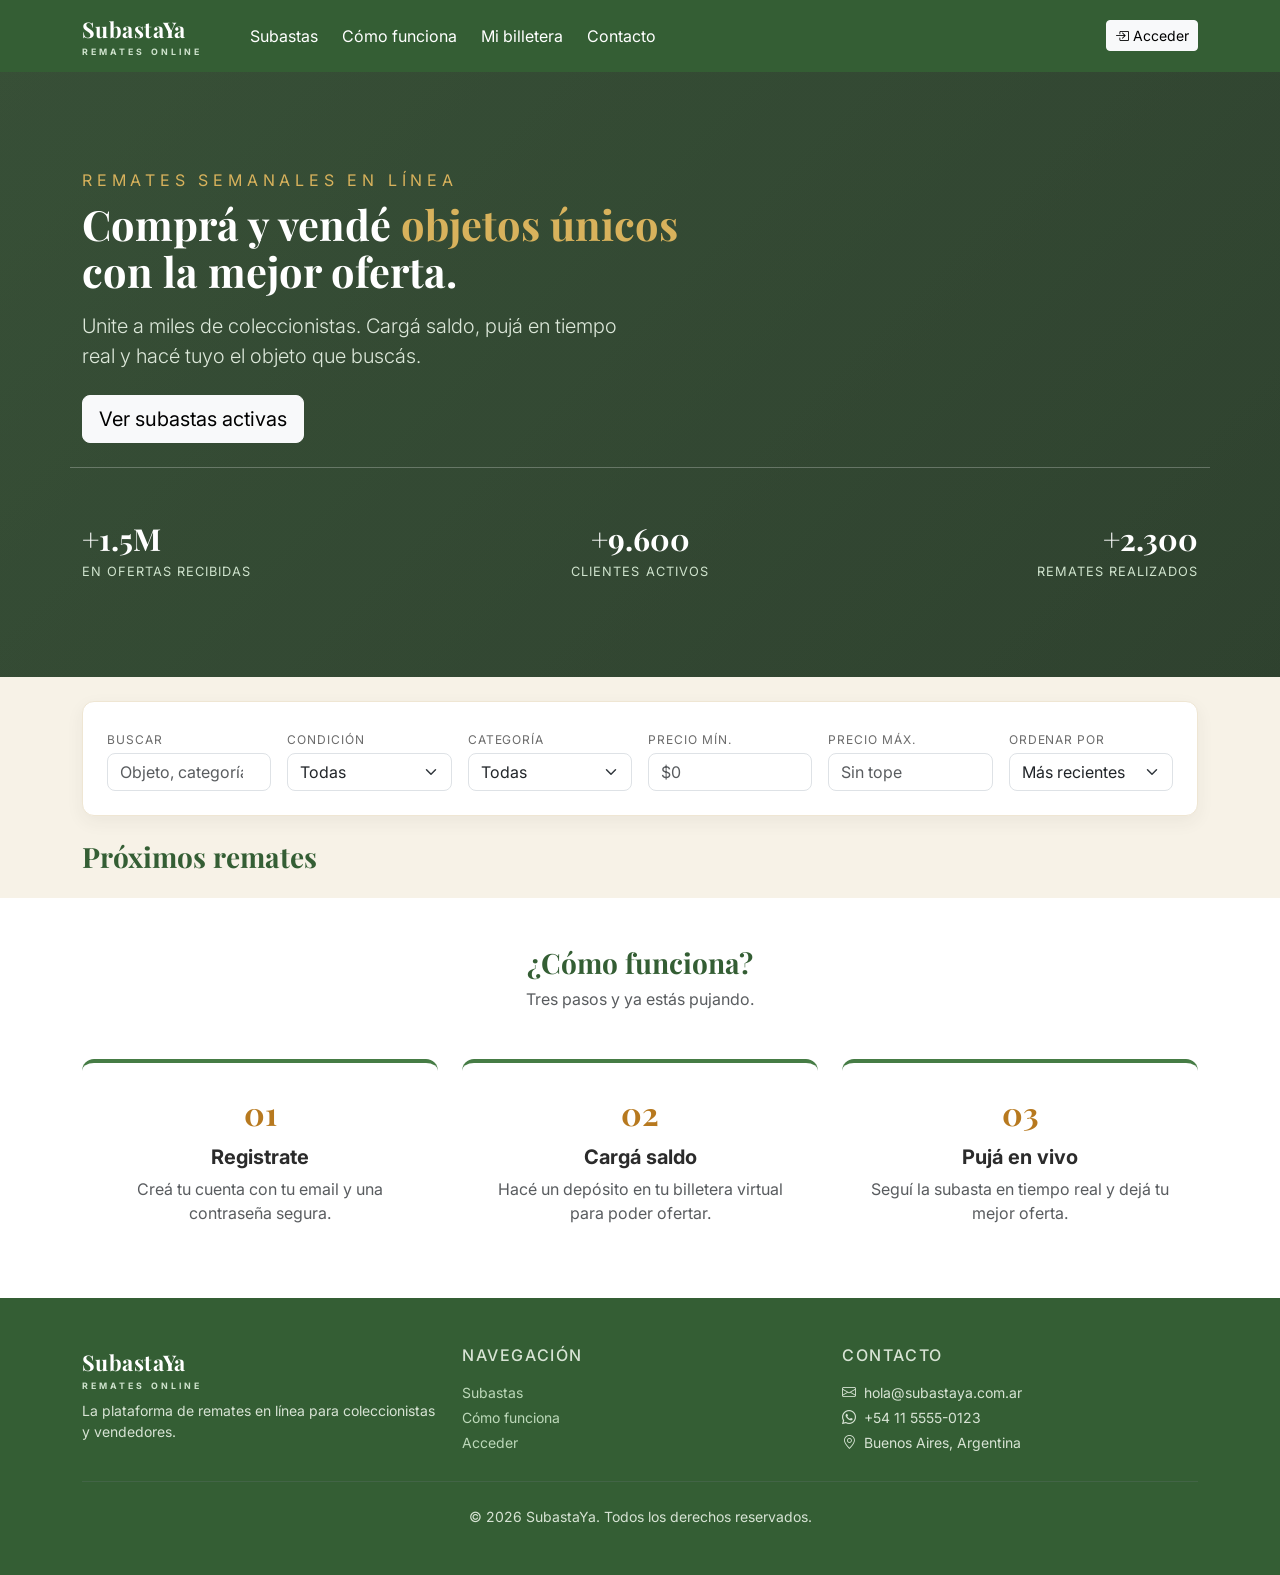
==== commit 0f2074de: "Revert "Merge branch 'milena/dtos' of https://github.com/JesicaBelenAlfonso/SubastaYa into milena/dt" ====
--- a/Frontend/index.html
+++ b/Frontend/index.html
@@ -26,11 +26,9 @@
       </button>
       <div class="collapse navbar-collapse" id="navPrincipal">
         <ul class="navbar-nav me-auto ms-lg-4 gap-lg-2">
-          <li class="nav-item"><a class="nav-link active" aria-current="page" href="#subastas">Subastas</a></li>
+          <li class="nav-item"><a class="nav-link" href="#subastas">Subastas</a></li>
           <li class="nav-item"><a class="nav-link" href="#como-funciona">Cómo funciona</a></li>
-          <li class="nav-item" data-solo-login><a class="nav-link" href="crear-subasta.html"><i class="bi bi-plus-circle me-1"></i>Crear subasta</a></li>
-          <li class="nav-item" data-solo-login><a class="nav-link" href="mis-actividades.html"><i class="bi bi-list-check me-1"></i>Mis actividades</a></li>
-          <li class="nav-item" data-solo-login><a class="nav-link" href="billetera.html"><i class="bi bi-wallet2 me-1"></i>Mi billetera</a></li>
+          <li class="nav-item"><a class="nav-link" href="billetera.html">Mi billetera</a></li>
           <li class="nav-item"><a class="nav-link" href="#contacto">Contacto</a></li>
         </ul>
         <div class="d-flex align-items-center" id="nav-accion"></div>
@@ -75,29 +73,57 @@
     </div>
   </header>
 
-  <!-- Subastas destacadas -->
+  <!-- Filtros -->
   <section class="container py-4" id="subastas">
-    <div id="aviso-demo" class="alert alert-warning d-none" role="alert">
-      <i class="bi bi-info-circle me-1"></i>
-      <strong>Modo demo:</strong> la API no está respondiendo y estás viendo un catálogo de ejemplo con las subastas que genera el seeder.
+    <div class="filtros p-4">
+      <div class="row g-3 align-items-end">
+        <div class="col-lg-2">
+          <label class="form-label" for="f-buscar">Buscar</label>
+          <input class="form-control" id="f-buscar" type="search" placeholder="Objeto, categoría..." />
+        </div>
+        <div class="col-lg-2">
+          <label class="form-label" for="f-condicion">Condición</label>
+          <select class="form-select" id="f-condicion">
+            <option value="">Todas</option>
+            <option value="Activa">Activas</option>
+            <option value="Proxima">Próximas</option>
+            <option value="Finalizada">Finalizadas</option>
+          </select>
+        </div>
+        <div class="col-lg-2">
+          <label class="form-label" for="f-categoria">Categoría</label>
+          <select class="form-select" id="f-categoria">
+            <option value="">Todas</option>
+          </select>
+        </div>
+        <div class="col-lg-2">
+          <label class="form-label" for="f-min">Precio mín.</label>
+          <input class="form-control" id="f-min" type="number" min="0" placeholder="$0" />
+        </div>
+        <div class="col-lg-2">
+          <label class="form-label" for="f-max">Precio máx.</label>
+          <input class="form-control" id="f-max" type="number" min="0" placeholder="Sin tope" />
+        </div>
+        <div class="col-lg-2">
+          <label class="form-label" for="f-orden">Ordenar por</label>
+          <select class="form-select" id="f-orden">
+            <option value="recientes">Más recientes</option>
+            <option value="precio-desc">Mayor oferta</option>
+            <option value="precio-asc">Menor oferta</option>
+            <option value="final">Próximo a cerrar</option>
+          </select>
+        </div>
+      </div>
     </div>
 
     <div class="d-flex align-items-center justify-content-between my-4">
-      <div>
-        <h2 class="seccion-titulo h3 mb-0">Subastas destacadas</h2>
-        <p class="text-muted small mb-0 mt-1"><i class="bi bi-lightning-charge me-1"></i>Los próximos remates por orden de cierre. Mirá el catálogo completo si querés filtrar.</p>
-      </div>
+      <h2 class="seccion-titulo h3 mb-0">Próximos remates</h2>
       <span class="text-muted small" id="cantidad-resultados"></span>
     </div>
     <div id="grid-subastas" class="row g-4"></div>
-    <div class="text-center mt-4">
-      <a class="btn btn-contorno-verde btn-lg" href="subastas.html">
-        <i class="bi bi-grid-3x3-gap me-1"></i>Ver más subastas
-      </a>
-    </div>
     <div id="sin-resultados" class="text-center py-5 d-none">
       <i class="bi bi-search display-4 text-muted"></i>
-      <p class="mt-3 fs-5">No hay subastas activas por el momento.</p>
+      <p class="mt-3 fs-5">No encontramos subastas con esos filtros.</p>
     </div>
   </section>
 
--- a/Frontend/css/styles.css
+++ b/Frontend/css/styles.css
@@ -49,62 +49,6 @@
 .navbar-subasta .navbar-toggler-icon {
   filter: invert(1);
 }
-.navbar-subasta .nav-link {
-  position: relative;
-  transition: color 0.15s ease;
-}
-.navbar-subasta .nav-link::after {
-  content: "";
-  position: absolute;
-  left: 50%;
-  bottom: 0.15rem;
-  width: 0;
-  height: 2px;
-  background: #d8b25c;
-  transform: translateX(-50%);
-  transition: width 0.2s ease;
-}
-.navbar-subasta .nav-link:hover::after,
-.navbar-subasta .nav-link.active::after {
-  width: 70%;
-}
-.navbar-subasta .nav-link:hover {
-  color: #d8b25c;
-}
-.navbar-subasta .nav-link.active {
-  color: #d8b25c;
-  font-weight: 600;
-}
-.chip-usuario {
-  display: inline-flex;
-  align-items: center;
-  gap: 0.35rem;
-  padding: 0.35rem 0.9rem;
-  border-radius: 2rem;
-  background: rgba(255, 255, 255, 0.12);
-  border: 1px solid rgba(255, 255, 255, 0.25);
-  color: var(--blanco);
-  font-size: 0.9rem;
-  font-weight: 500;
-  white-space: nowrap;
-}
-
-/* ===== Barra de conexión (acceder) ===== */
-.barra-conexion {
-  height: 4px;
-  border-radius: 2px;
-  background-color: transparent;
-  transition: background-color 0.3s ease;
-}
-.barra-conexion-checking {
-  background-color: #adb5bd;
-}
-.barra-conexion-ok {
-  background-color: #198754;
-}
-.barra-conexion-error {
-  background-color: #dc3545;
-}
 
 /* ===== Hero ===== */
 .hero {
@@ -149,15 +93,6 @@
   font-weight: 700;
   color: var(--verde-oscuro);
 }
-#subastas .seccion-titulo::after {
-  content: "";
-  display: block;
-  width: 3.2rem;
-  height: 3px;
-  margin-top: 0.5rem;
-  border-radius: 2px;
-  background: var(--acento);
-}
 
 /* ===== Filtros ===== */
 .filtros {
@@ -179,17 +114,6 @@
 }
 
 /* ===== Cards de subasta ===== */
-@keyframes subasta-entra {
-  from {
-    opacity: 0;
-    transform: translateY(18px);
-  }
-  to {
-    opacity: 1;
-    transform: translateY(0);
-  }
-}
-
 .card-subasta {
   background-color: var(--blanco);
   border: none;
@@ -197,7 +121,6 @@
   overflow: hidden;
   box-shadow: 0 8px 24px rgba(43, 43, 43, 0.08);
   transition: transform 0.2s ease, box-shadow 0.2s ease;
-  animation: subasta-entra 0.4s ease both;
 }
 .card-subasta:hover {
   transform: translateY(-4px);
@@ -380,55 +303,4 @@
 .titulo-panel {
   color: var(--verde-oscuro);
   font-weight: 600;
-}
-
-/* ===== Sala de pujas en vivo ===== */
-.img-wrap-room {
-  height: 340px;
-  overflow: hidden;
-  background-color: var(--crema-oscura);
-}
-.img-wrap-room img {
-  width: 100%;
-  height: 100%;
-  object-fit: cover;
-}
-.panel-puja {
-  border: 0;
-  border-radius: 0.9rem;
-  box-shadow: 0 0.25rem 1rem rgba(43, 43, 43, 0.06);
-}
-.oferta-actual-grande {
-  font-family: "Playfair Display", Georgia, serif;
-  font-size: 2.4rem;
-  font-weight: 700;
-  color: var(--verde-oscuro);
-}
-.contador-room {
-  font-size: 1.05rem;
-  letter-spacing: 0.04em;
-}
-.contador-room.finalizada {
-  color: #fff;
-  background-color: #a03a2e;
-}
-.badge-lider {
-  font-size: 0.9rem;
-  font-weight: 500;
-  padding: 0.55rem 0.9rem;
-  border-radius: 0.6rem;
-}
-#room-antisniping {
-  font-size: 0.88rem;
-}
-
-/* ===== Botón contorno verde (páginas utilitarias) ===== */
-.btn-contorno-verde {
-  border: 1.5px solid var(--verde);
-  color: var(--verde-oscuro);
-  font-weight: 600;
-}
-.btn-contorno-verde:hover {
-  background-color: var(--verde);
-  color: var(--blanco);
 }
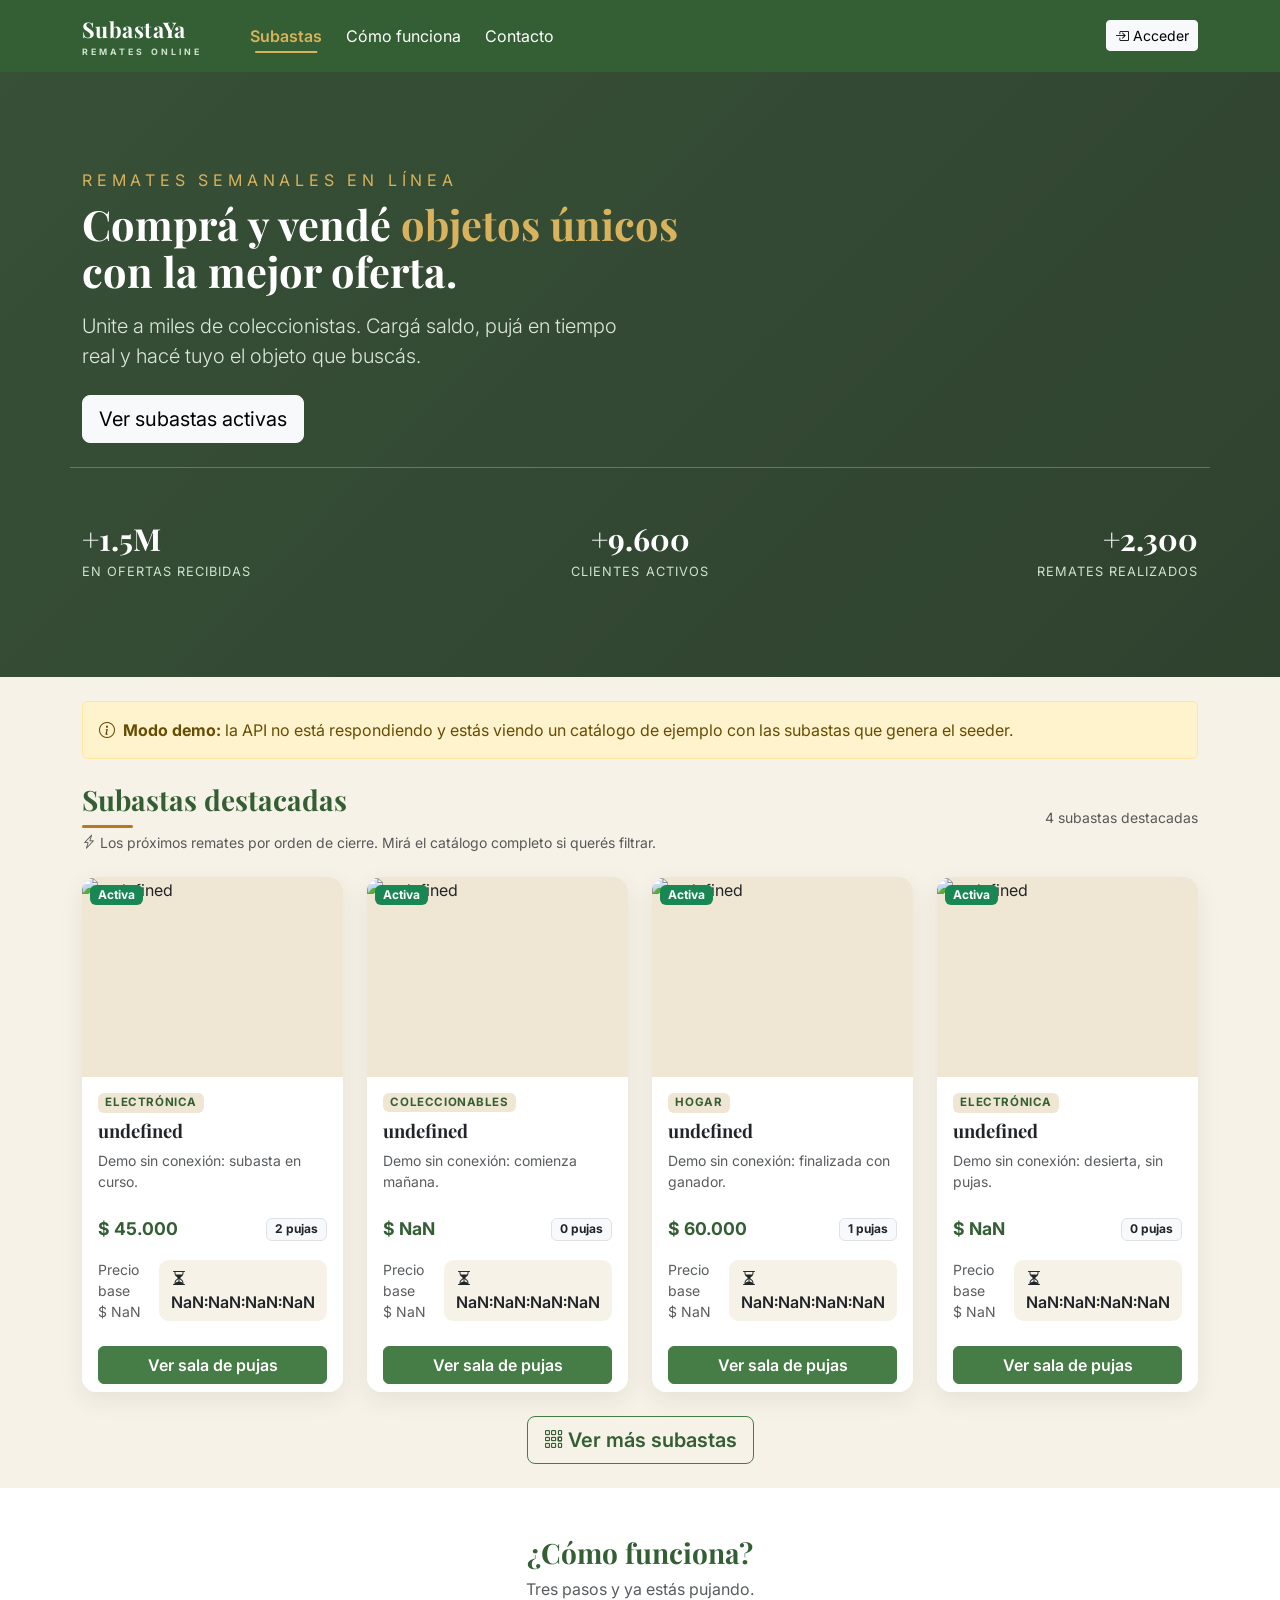
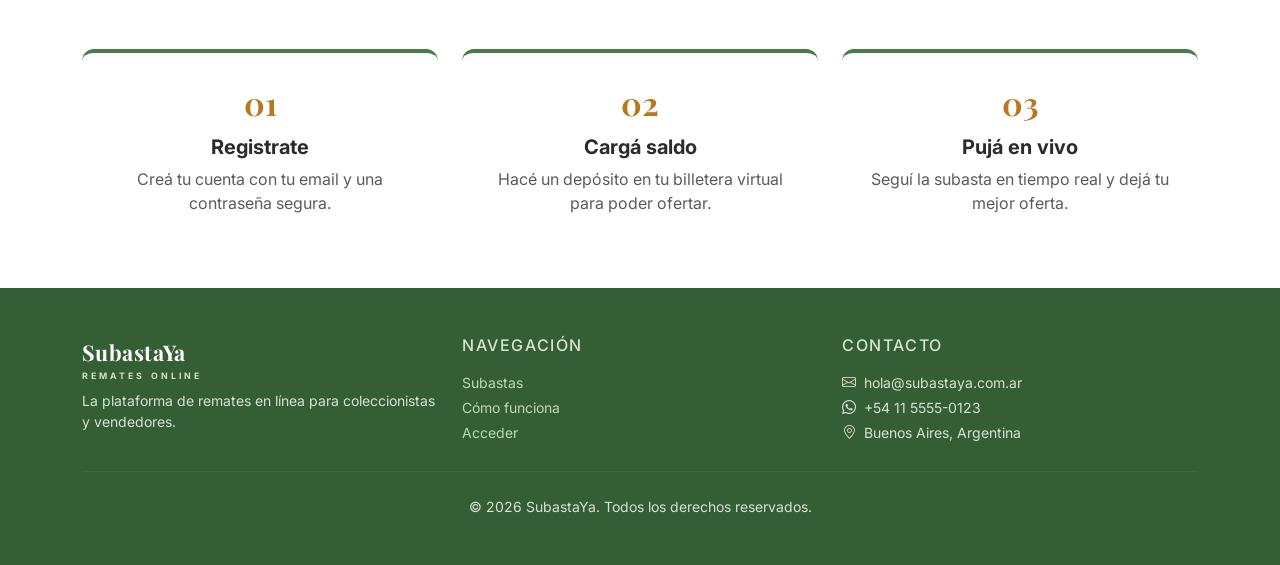
==== commit d5672c1b: "Reapply "Merge branch 'milena/dtos' of https://github.com/JesicaBelenAlfonso/SubastaYa into milena/d" ====
--- a/Frontend/index.html
+++ b/Frontend/index.html
@@ -26,9 +26,11 @@
       </button>
       <div class="collapse navbar-collapse" id="navPrincipal">
         <ul class="navbar-nav me-auto ms-lg-4 gap-lg-2">
-          <li class="nav-item"><a class="nav-link" href="#subastas">Subastas</a></li>
+          <li class="nav-item"><a class="nav-link active" aria-current="page" href="#subastas">Subastas</a></li>
           <li class="nav-item"><a class="nav-link" href="#como-funciona">Cómo funciona</a></li>
-          <li class="nav-item"><a class="nav-link" href="billetera.html">Mi billetera</a></li>
+          <li class="nav-item" data-solo-login><a class="nav-link" href="crear-subasta.html"><i class="bi bi-plus-circle me-1"></i>Crear subasta</a></li>
+          <li class="nav-item" data-solo-login><a class="nav-link" href="mis-actividades.html"><i class="bi bi-list-check me-1"></i>Mis actividades</a></li>
+          <li class="nav-item" data-solo-login><a class="nav-link" href="billetera.html"><i class="bi bi-wallet2 me-1"></i>Mi billetera</a></li>
           <li class="nav-item"><a class="nav-link" href="#contacto">Contacto</a></li>
         </ul>
         <div class="d-flex align-items-center" id="nav-accion"></div>
@@ -73,57 +75,29 @@
     </div>
   </header>
 
-  <!-- Filtros -->
+  <!-- Subastas destacadas -->
   <section class="container py-4" id="subastas">
-    <div class="filtros p-4">
-      <div class="row g-3 align-items-end">
-        <div class="col-lg-2">
-          <label class="form-label" for="f-buscar">Buscar</label>
-          <input class="form-control" id="f-buscar" type="search" placeholder="Objeto, categoría..." />
-        </div>
-        <div class="col-lg-2">
-          <label class="form-label" for="f-condicion">Condición</label>
-          <select class="form-select" id="f-condicion">
-            <option value="">Todas</option>
-            <option value="Activa">Activas</option>
-            <option value="Proxima">Próximas</option>
-            <option value="Finalizada">Finalizadas</option>
-          </select>
-        </div>
-        <div class="col-lg-2">
-          <label class="form-label" for="f-categoria">Categoría</label>
-          <select class="form-select" id="f-categoria">
-            <option value="">Todas</option>
-          </select>
-        </div>
-        <div class="col-lg-2">
-          <label class="form-label" for="f-min">Precio mín.</label>
-          <input class="form-control" id="f-min" type="number" min="0" placeholder="$0" />
-        </div>
-        <div class="col-lg-2">
-          <label class="form-label" for="f-max">Precio máx.</label>
-          <input class="form-control" id="f-max" type="number" min="0" placeholder="Sin tope" />
-        </div>
-        <div class="col-lg-2">
-          <label class="form-label" for="f-orden">Ordenar por</label>
-          <select class="form-select" id="f-orden">
-            <option value="recientes">Más recientes</option>
-            <option value="precio-desc">Mayor oferta</option>
-            <option value="precio-asc">Menor oferta</option>
-            <option value="final">Próximo a cerrar</option>
-          </select>
-        </div>
-      </div>
+    <div id="aviso-demo" class="alert alert-warning d-none" role="alert">
+      <i class="bi bi-info-circle me-1"></i>
+      <strong>Modo demo:</strong> la API no está respondiendo y estás viendo un catálogo de ejemplo con las subastas que genera el seeder.
     </div>
 
     <div class="d-flex align-items-center justify-content-between my-4">
-      <h2 class="seccion-titulo h3 mb-0">Próximos remates</h2>
+      <div>
+        <h2 class="seccion-titulo h3 mb-0">Subastas destacadas</h2>
+        <p class="text-muted small mb-0 mt-1"><i class="bi bi-lightning-charge me-1"></i>Los próximos remates por orden de cierre. Mirá el catálogo completo si querés filtrar.</p>
+      </div>
       <span class="text-muted small" id="cantidad-resultados"></span>
     </div>
     <div id="grid-subastas" class="row g-4"></div>
+    <div class="text-center mt-4">
+      <a class="btn btn-contorno-verde btn-lg" href="subastas.html">
+        <i class="bi bi-grid-3x3-gap me-1"></i>Ver más subastas
+      </a>
+    </div>
     <div id="sin-resultados" class="text-center py-5 d-none">
       <i class="bi bi-search display-4 text-muted"></i>
-      <p class="mt-3 fs-5">No encontramos subastas con esos filtros.</p>
+      <p class="mt-3 fs-5">No hay subastas activas por el momento.</p>
     </div>
   </section>
 
--- a/Frontend/css/styles.css
+++ b/Frontend/css/styles.css
@@ -49,6 +49,62 @@
 .navbar-subasta .navbar-toggler-icon {
   filter: invert(1);
 }
+.navbar-subasta .nav-link {
+  position: relative;
+  transition: color 0.15s ease;
+}
+.navbar-subasta .nav-link::after {
+  content: "";
+  position: absolute;
+  left: 50%;
+  bottom: 0.15rem;
+  width: 0;
+  height: 2px;
+  background: #d8b25c;
+  transform: translateX(-50%);
+  transition: width 0.2s ease;
+}
+.navbar-subasta .nav-link:hover::after,
+.navbar-subasta .nav-link.active::after {
+  width: 70%;
+}
+.navbar-subasta .nav-link:hover {
+  color: #d8b25c;
+}
+.navbar-subasta .nav-link.active {
+  color: #d8b25c;
+  font-weight: 600;
+}
+.chip-usuario {
+  display: inline-flex;
+  align-items: center;
+  gap: 0.35rem;
+  padding: 0.35rem 0.9rem;
+  border-radius: 2rem;
+  background: rgba(255, 255, 255, 0.12);
+  border: 1px solid rgba(255, 255, 255, 0.25);
+  color: var(--blanco);
+  font-size: 0.9rem;
+  font-weight: 500;
+  white-space: nowrap;
+}
+
+/* ===== Barra de conexión (acceder) ===== */
+.barra-conexion {
+  height: 4px;
+  border-radius: 2px;
+  background-color: transparent;
+  transition: background-color 0.3s ease;
+}
+.barra-conexion-checking {
+  background-color: #adb5bd;
+}
+.barra-conexion-ok {
+  background-color: #198754;
+}
+.barra-conexion-error {
+  background-color: #dc3545;
+}
 
 /* ===== Hero ===== */
 .hero {
@@ -92,6 +148,15 @@
   font-family: "Playfair Display", Georgia, serif;
   font-weight: 700;
   color: var(--verde-oscuro);
+}
+#subastas .seccion-titulo::after {
+  content: "";
+  display: block;
+  width: 3.2rem;
+  height: 3px;
+  margin-top: 0.5rem;
+  border-radius: 2px;
+  background: var(--acento);
 }
 
 /* ===== Filtros ===== */
@@ -114,6 +179,17 @@
 }
 
 /* ===== Cards de subasta ===== */
+@keyframes subasta-entra {
+  from {
+    opacity: 0;
+    transform: translateY(18px);
+  }
+  to {
+    opacity: 1;
+    transform: translateY(0);
+  }
+}
+
 .card-subasta {
   background-color: var(--blanco);
   border: none;
@@ -121,6 +197,7 @@
   overflow: hidden;
   box-shadow: 0 8px 24px rgba(43, 43, 43, 0.08);
   transition: transform 0.2s ease, box-shadow 0.2s ease;
+  animation: subasta-entra 0.4s ease both;
 }
 .card-subasta:hover {
   transform: translateY(-4px);
@@ -303,4 +380,55 @@
 .titulo-panel {
   color: var(--verde-oscuro);
   font-weight: 600;
+}
+
+/* ===== Sala de pujas en vivo ===== */
+.img-wrap-room {
+  height: 340px;
+  overflow: hidden;
+  background-color: var(--crema-oscura);
+}
+.img-wrap-room img {
+  width: 100%;
+  height: 100%;
+  object-fit: cover;
+}
+.panel-puja {
+  border: 0;
+  border-radius: 0.9rem;
+  box-shadow: 0 0.25rem 1rem rgba(43, 43, 43, 0.06);
+}
+.oferta-actual-grande {
+  font-family: "Playfair Display", Georgia, serif;
+  font-size: 2.4rem;
+  font-weight: 700;
+  color: var(--verde-oscuro);
+}
+.contador-room {
+  font-size: 1.05rem;
+  letter-spacing: 0.04em;
+}
+.contador-room.finalizada {
+  color: #fff;
+  background-color: #a03a2e;
+}
+.badge-lider {
+  font-size: 0.9rem;
+  font-weight: 500;
+  padding: 0.55rem 0.9rem;
+  border-radius: 0.6rem;
+}
+#room-antisniping {
+  font-size: 0.88rem;
+}
+
+/* ===== Botón contorno verde (páginas utilitarias) ===== */
+.btn-contorno-verde {
+  border: 1.5px solid var(--verde);
+  color: var(--verde-oscuro);
+  font-weight: 600;
+}
+.btn-contorno-verde:hover {
+  background-color: var(--verde);
+  color: var(--blanco);
 }
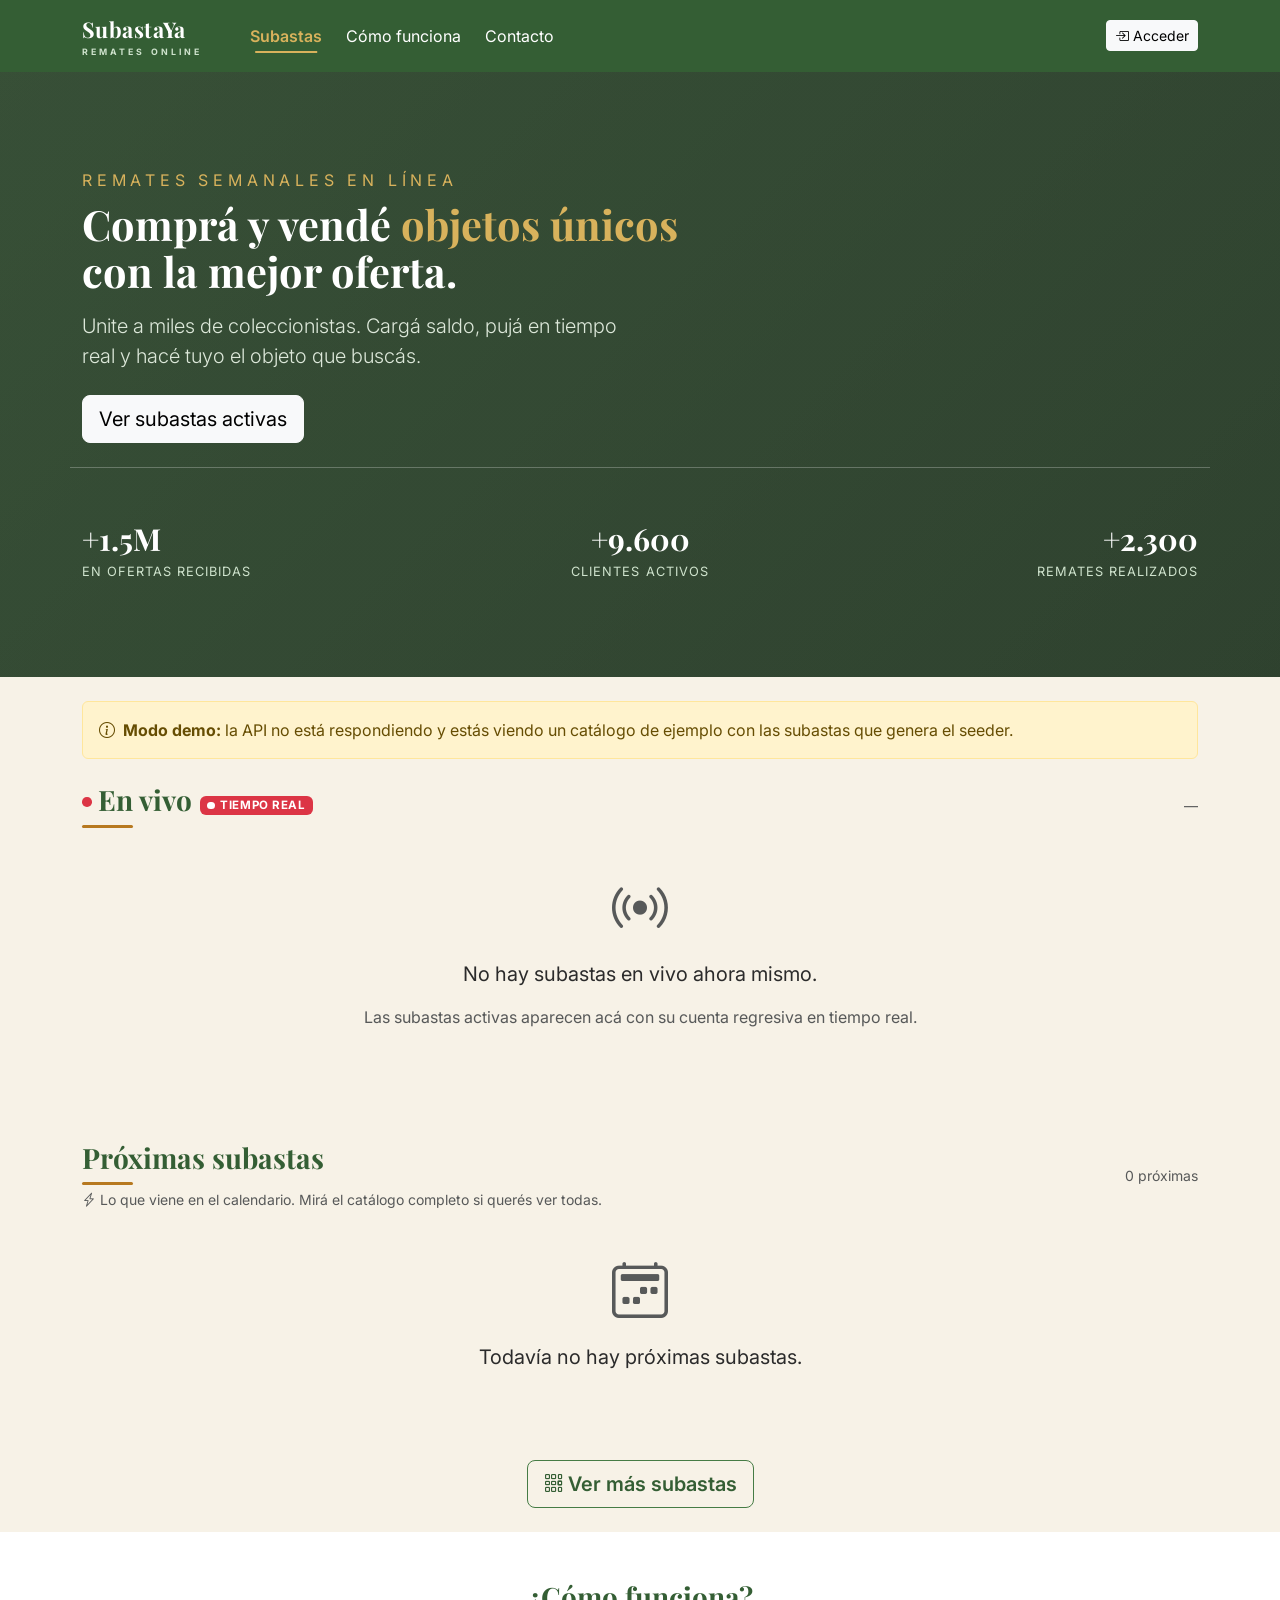
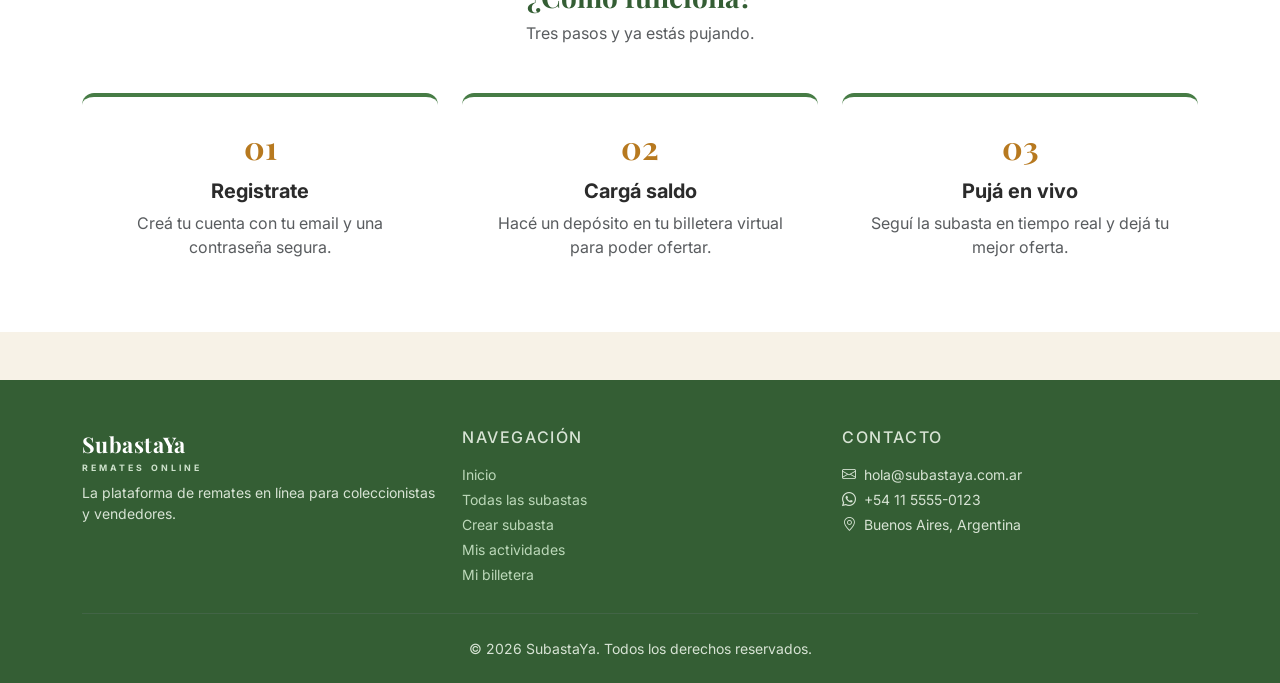
==== commit 1e8667de: "feat(front): index con sección en vivo y próximas, normalización de estados y footers unificados" ====
--- a/Frontend/index.html
+++ b/Frontend/index.html
@@ -2,6 +2,7 @@
 <html lang="es">
 <head>
   <meta charset="UTF-8" />
+  
   <meta name="viewport" content="width=device-width, initial-scale=1.0" />
   <title>SubastaYa · Remates Online</title>
 
@@ -26,7 +27,7 @@
       </button>
       <div class="collapse navbar-collapse" id="navPrincipal">
         <ul class="navbar-nav me-auto ms-lg-4 gap-lg-2">
-          <li class="nav-item"><a class="nav-link active" aria-current="page" href="#subastas">Subastas</a></li>
+          <li class="nav-item"><a class="nav-link active" aria-current="page" href="#en-vivo">Subastas</a></li>
           <li class="nav-item"><a class="nav-link" href="#como-funciona">Cómo funciona</a></li>
           <li class="nav-item" data-solo-login><a class="nav-link" href="crear-subasta.html"><i class="bi bi-plus-circle me-1"></i>Crear subasta</a></li>
           <li class="nav-item" data-solo-login><a class="nav-link" href="mis-actividades.html"><i class="bi bi-list-check me-1"></i>Mis actividades</a></li>
@@ -52,7 +53,7 @@
             y hacé tuyo el objeto que buscás.
           </p>
           <div class="d-flex flex-wrap gap-2 mt-4">
-            <a class="btn btn-light btn-lg" href="#subastas">Ver subastas activas</a>
+            <a class="btn btn-light btn-lg" href="#en-vivo">Ver subastas activas</a>
            
           </div>
         </div>
@@ -75,29 +76,45 @@
     </div>
   </header>
 
-  <!-- Subastas destacadas -->
+  <!-- Subastas -->
   <section class="container py-4" id="subastas">
     <div id="aviso-demo" class="alert alert-warning d-none" role="alert">
       <i class="bi bi-info-circle me-1"></i>
       <strong>Modo demo:</strong> la API no está respondiendo y estás viendo un catálogo de ejemplo con las subastas que genera el seeder.
     </div>
 
-    <div class="d-flex align-items-center justify-content-between my-4">
+    <!-- En vivo: todas las subastas activas con su cuenta regresiva en tiempo real -->
+    <div class="d-flex align-items-center justify-content-between my-4" id="en-vivo">
+      <div class="d-flex align-items-center">
+        <h2 class="seccion-titulo h3 mb-0"><span class="punto-en-vivo"></span>En vivo</h2>
+        <span class="badge live-badge ms-2"><span class="video-dot"></span>Tiempo real</span>
+      </div>
+      <span class="text-muted small" id="cantidad-en-vivo"></span>
+    </div>
+    <div id="grid-en-vivo" class="row g-4"></div>
+    <div id="vacio-en-vivo" class="text-center py-5 d-none">
+      <i class="bi bi-broadcast display-4 text-muted"></i>
+      <p class="mt-3 fs-5">No hay subastas en vivo ahora mismo.</p>
+      <p class="text-muted">Las subastas activas aparecen acá con su cuenta regresiva en tiempo real.</p>
+    </div>
+
+    <!-- Próximas a empezar -->
+    <div class="d-flex align-items-center justify-content-between my-4 mt-5">
       <div>
-        <h2 class="seccion-titulo h3 mb-0">Subastas destacadas</h2>
-        <p class="text-muted small mb-0 mt-1"><i class="bi bi-lightning-charge me-1"></i>Los próximos remates por orden de cierre. Mirá el catálogo completo si querés filtrar.</p>
+        <h2 class="seccion-titulo h3 mb-0">Próximas subastas</h2>
+        <p class="text-muted small mb-0 mt-1"><i class="bi bi-lightning-charge me-1"></i>Lo que viene en el calendario. Mirá el catálogo completo si querés ver todas.</p>
       </div>
       <span class="text-muted small" id="cantidad-resultados"></span>
     </div>
     <div id="grid-subastas" class="row g-4"></div>
+    <div id="sin-resultados" class="text-center py-5 d-none">
+      <i class="bi bi-calendar2-week display-4 text-muted"></i>
+      <p class="mt-3 fs-5">Todavía no hay próximas subastas.</p>
+    </div>
     <div class="text-center mt-4">
       <a class="btn btn-contorno-verde btn-lg" href="subastas.html">
         <i class="bi bi-grid-3x3-gap me-1"></i>Ver más subastas
       </a>
-    </div>
-    <div id="sin-resultados" class="text-center py-5 d-none">
-      <i class="bi bi-search display-4 text-muted"></i>
-      <p class="mt-3 fs-5">No hay subastas activas por el momento.</p>
     </div>
   </section>
 
@@ -133,7 +150,7 @@
   </section>
 
   <!-- Footer -->
-  <footer class="footer-subasta py-5" id="contacto">
+  <footer class="footer-subasta mt-5 pt-5 pb-4" id="contacto">
     <div class="container">
       <div class="row g-4">
         <div class="col-lg-4">
@@ -143,10 +160,12 @@
         <div class="col-lg-4">
           <h6 class="text-uppercase mb-3" style="letter-spacing: 0.1em;">Navegación</h6>
           <ul class="list-unstyled small mb-0">
-            <li class="mb-1"><a href="#subastas">Subastas</a></li>
-            <li class="mb-1"><a href="#como-funciona">Cómo funciona</a></li>
-            <li class="mb-1"><a href="acceder.html">Acceder</a></li>
-          </ul>
+            <li class="mb-1"><a href="index.html">Inicio</a></li>
+            <li class="mb-1"><a href="subastas.html">Todas las subastas</a></li>
+            <li class="mb-1"><a href="crear-subasta.html">Crear subasta</a></li>
+            <li class="mb-1"><a href="mis-actividades.html">Mis actividades</a></li>
+            <li class="mb-1"><a href="billetera.html">Mi billetera</a></li>
+                      </ul>
         </div>
         <div class="col-lg-4">
           <h6 class="text-uppercase mb-3" style="letter-spacing: 0.1em;">Contacto</h6>
--- a/Frontend/css/styles.css
+++ b/Frontend/css/styles.css
@@ -246,6 +246,67 @@
   background-color: #f3e2e2;
   color: #a03a2e;
 }
+.contador.urgente {
+  background-color: #a03a2e;
+  color: #fff;
+  animation: pulso 1s infinite;
+}
+
+@keyframes pulso {
+  0%,
+  100% {
+    opacity: 1;
+  }
+  50% {
+    opacity: 0.55;
+  }
+}
+
+/* ===== Sección EN VIVO (index) ===== */
+.punto-en-vivo {
+  display: inline-block;
+  width: 0.6rem;
+  height: 0.6rem;
+  border-radius: 50%;
+  background-color: #dc3545;
+  margin-right: 0.4rem;
+  vertical-align: 0.15em;
+  animation: punto-pulso 1.2s infinite;
+}
+@keyframes punto-pulso {
+  0%,
+  100% {
+    opacity: 1;
+    transform: scale(1);
+  }
+  50% {
+    opacity: 0.4;
+    transform: scale(0.85);
+  }
+}
+.live-badge {
+  display: inline-flex;
+  align-items: center;
+  gap: 0.35rem;
+  background-color: #dc3545;
+  color: #fff;
+  font-size: 0.72rem;
+  text-transform: uppercase;
+  letter-spacing: 0.05em;
+}
+.video-dot {
+  width: 0.45rem;
+  height: 0.45rem;
+  border-radius: 50%;
+  background-color: #fff;
+  animation: punto-pulso 1.2s infinite;
+}
+.card-en-vivo {
+  box-shadow: 0 8px 24px rgba(220, 53, 69, 0.12);
+}
+.card-en-vivo:hover {
+  box-shadow: 0 14px 32px rgba(220, 53, 69, 0.2);
+}
 
 /* ===== Cómo funciona ===== */
 .paso {
